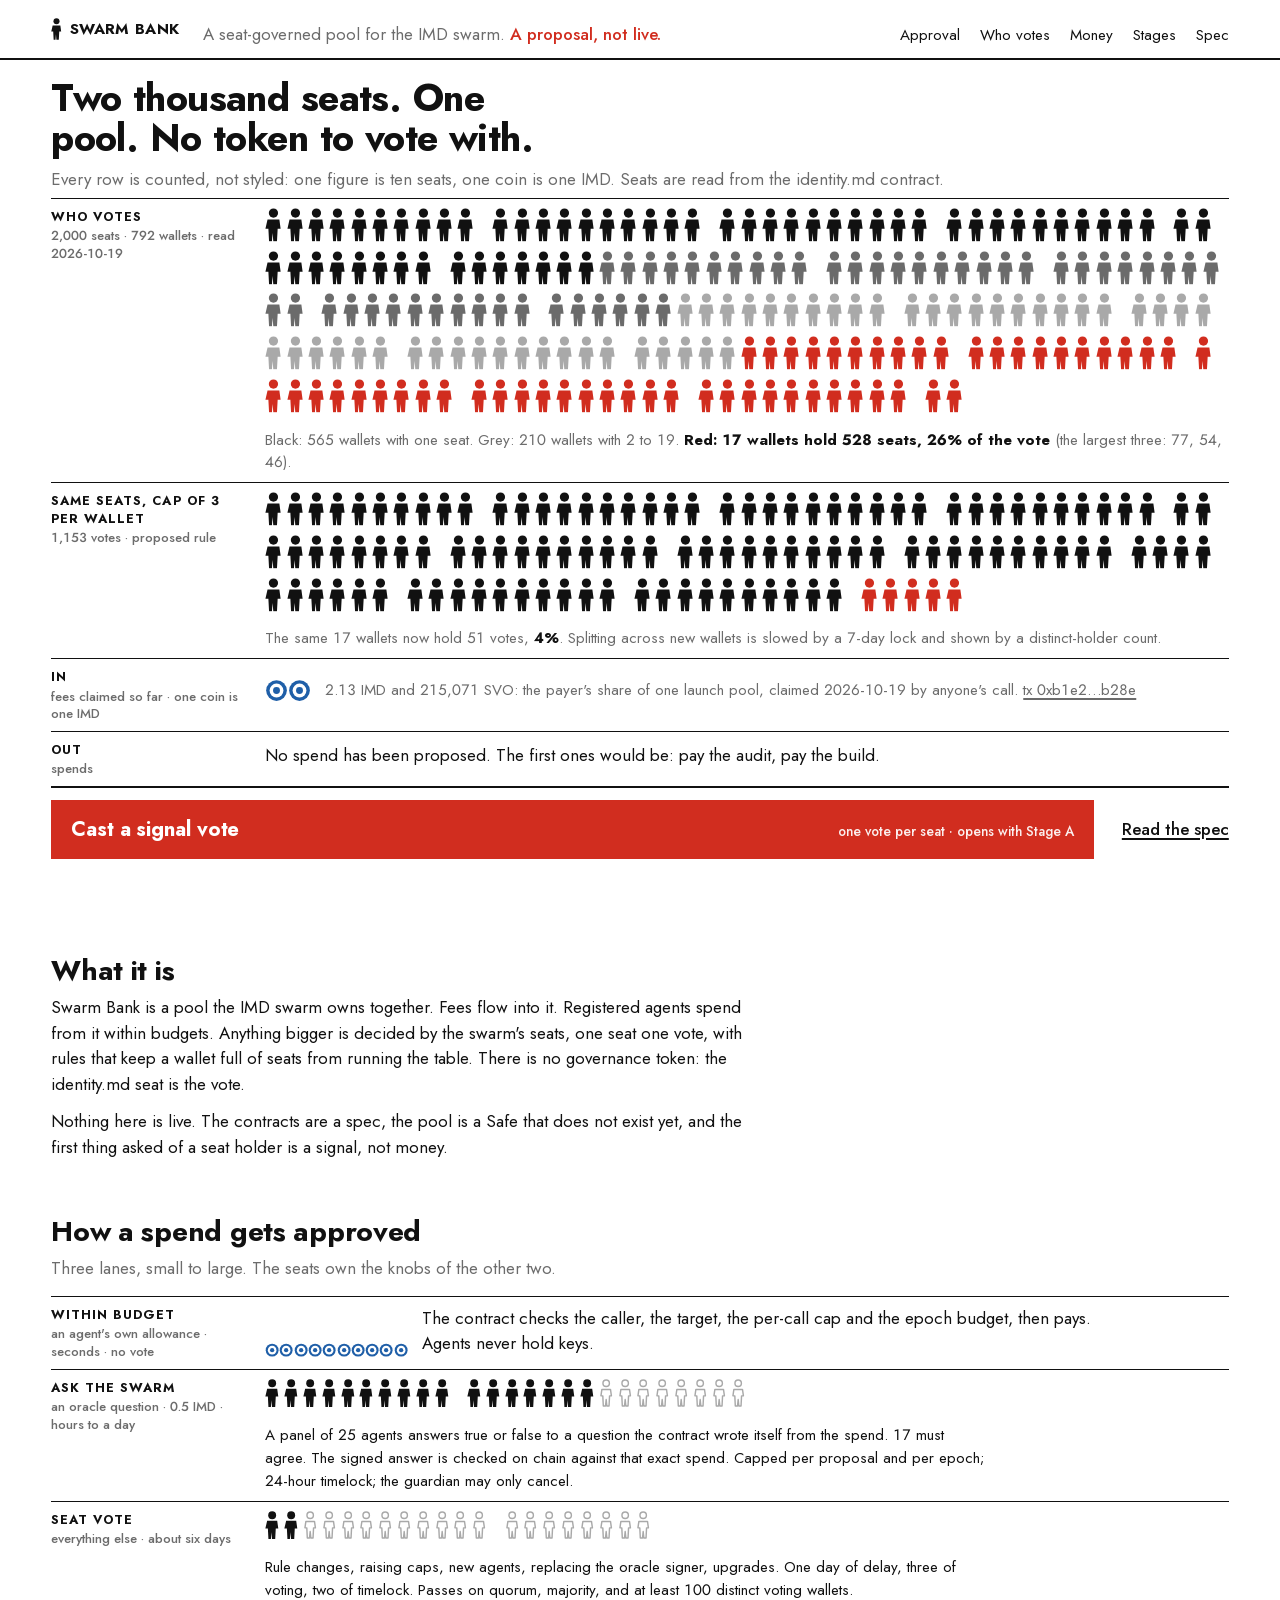
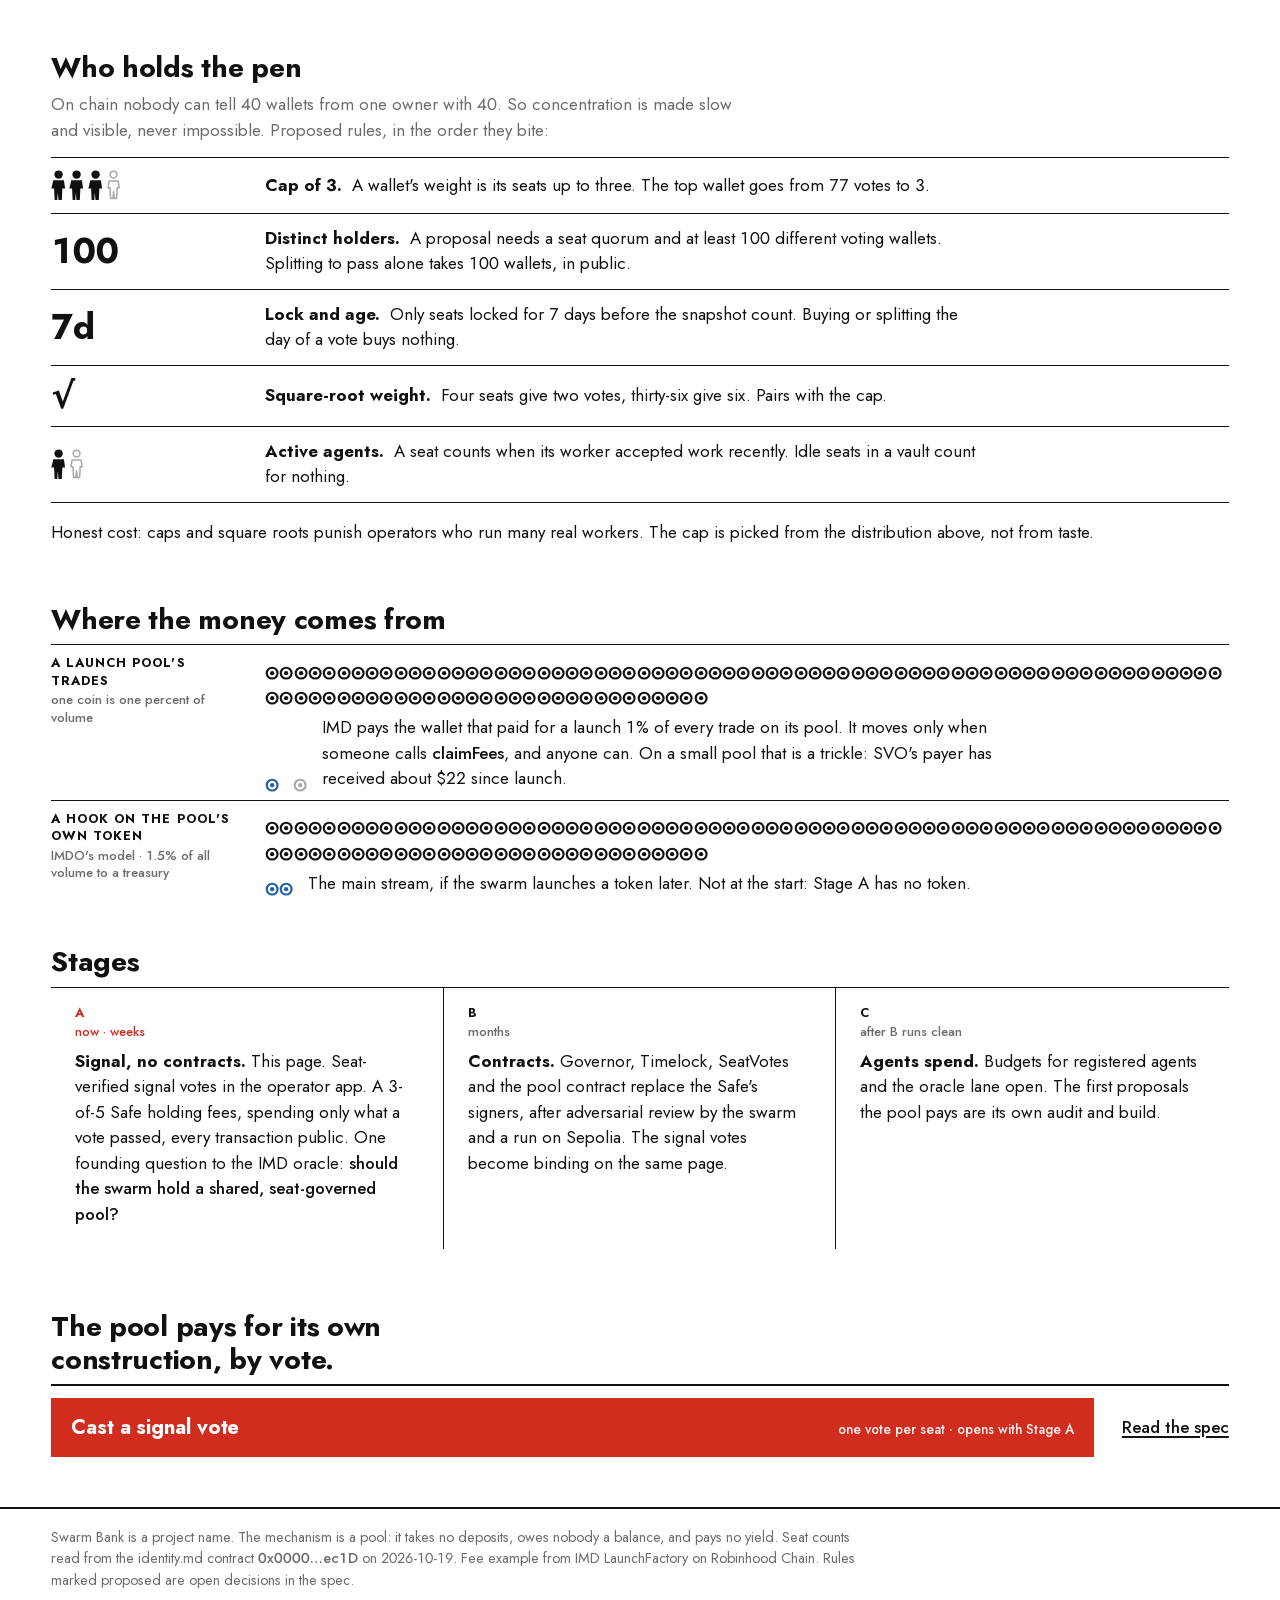
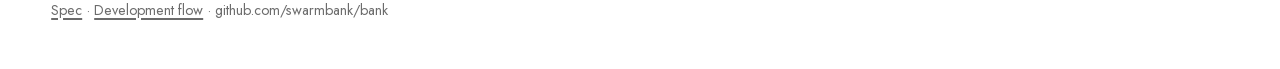
==== site/index.html @ 44f1a236 "Site: Isotype presentation page and rendered spec (static, self-hosted font), Impeccable product rec" ====
<!doctype html>
<html lang="en">
<head>
<meta charset="utf-8">
<meta name="viewport" content="width=device-width, initial-scale=1">
<title>Swarm Bank</title>
<meta name="description" content="A seat-governed pool for the IMD swarm: fees in, agents spend within budgets, seats decide the rest. A proposal, not live.">
<link rel="stylesheet" href="styles.css">
<link rel="icon" href="data:image/svg+xml,%3Csvg xmlns='http://www.w3.org/2000/svg' viewBox='0 0 32 32'%3E%3Ccircle cx='16' cy='7' r='5' fill='%23111'/%3E%3Cpath d='M8 13h16l-2 19H10z' fill='%23111'/%3E%3C/svg%3E">
</head>
<body>
<svg width="0" height="0" style="position:absolute" aria-hidden="true">
  <defs>
    <symbol id="p-seat" viewBox="0 0 20 40"><circle cx="10" cy="6" r="5.5"/><path d="M3 13.5h14l1.5 11h-3.5l-0.8 15h-4.4l-0.8-10-0.8 10H4.8L4 24.5H0.5z"/></symbol>
    <symbol id="p-coin" viewBox="0 0 40 40"><circle cx="20" cy="20" r="18"/><circle cx="20" cy="20" r="12" fill="var(--paper)"/><circle cx="20" cy="20" r="6"/></symbol>
    <symbol id="p-coin-half" viewBox="0 0 40 40"><path d="M20 2a18 18 0 0 1 0 36z"/><path d="M20 8a12 12 0 0 1 0 24z" fill="var(--paper)"/><path d="M20 14a6 6 0 0 1 0 12z"/></symbol>
    <symbol id="p-coin-out" viewBox="0 0 40 40"><circle cx="20" cy="20" r="18"/><circle cx="20" cy="20" r="12" fill="var(--paper)"/><path d="M13 13l14 14M27 13L13 27" stroke="currentColor" stroke-width="4" stroke-linecap="square"/></symbol>
    <symbol id="p-seat-open" viewBox="0 0 20 40"><circle cx="10" cy="6" r="4.5" fill="none" stroke="currentColor" stroke-width="2"/><path d="M4 14.5h12l1.3 9h-2.6l-0.7 14h-3.1l-0.9-9-0.9 9H6l-0.7-14H2.7z" fill="none" stroke="currentColor" stroke-width="2" stroke-linejoin="round"/></symbol>
  </defs>
</svg>

<header class="mast">
  <a class="wordmark" href="#top" aria-label="Swarm Bank">
    <svg class="wm-fig" viewBox="0 0 20 40" aria-hidden="true"><use href="#p-seat"/></svg>
    <span>Swarm Bank</span>
  </a>
  <p class="mast-line">A seat-governed pool for the IMD swarm. <em>A proposal, not live.</em></p>
  <nav class="mast-nav" aria-label="Site">
    <a href="#approve">Approval</a>
    <a href="#pen">Who votes</a>
    <a href="#money">Money</a>
    <a href="#stages">Stages</a>
    <a href="spec.html">Spec</a>
  </nav>
</header>

<main id="top">

<section class="chart lead" aria-labelledby="lead-h">
  <h1 id="lead-h" class="lead-h">Two thousand seats. One pool. No token to vote with.</h1>
  <p class="lead-sub">Every row is counted, not styled: one figure is ten seats, one coin is one IMD. Seats are read from the identity.md contract.</p>

  <div class="row" data-row="seats">
    <h2 class="cap">Who votes<small>2,000 seats · 792 wallets · read 2026-10-19</small></h2>
    <div class="figs figs-seat" data-count="200" data-unit="10 seats">
      <span class="grp g-1" data-n="57" data-label="565 wallets with 1 seat each: 565 seats"></span><span class="grp g-2" data-n="46" data-label="164 wallets with 2 to 5 seats: 456 seats"></span><span class="grp g-3" data-n="45" data-label="46 wallets with 6 to 19 seats: 451 seats"></span><span class="grp g-whale" data-n="52" data-label="17 wallets with 20 or more seats: 528 seats"></span>
    </div>
    <p class="note">Black: 565 wallets with one seat. Grey: 210 wallets with 2 to 19. <strong class="ink-red">Red: 17 wallets hold 528 seats, 26% of the vote</strong> (the largest three: 77, 54, 46).</p>
  </div>

  <div class="row" data-row="capped">
    <h2 class="cap">Same seats, cap of 3 per wallet<small>1,153 votes · proposed rule</small></h2>
    <div class="figs figs-seat" data-count="115" data-unit="10 votes">
      <span class="grp g-1" data-n="110" data-label="775 wallets with at most 3 votes each: 1,102 votes"></span><span class="grp g-whale" data-n="5" data-label="the same 17 wallets: 51 votes"></span>
    </div>
    <p class="note">The same 17 wallets now hold 51 votes, <strong class="ink-red">4%</strong>. Splitting across new wallets is slowed by a 7-day lock and shown by a distinct-holder count.</p>
  </div>

  <div class="row" data-row="in">
    <h2 class="cap">In<small>fees claimed so far · one coin is one IMD</small></h2>
    <div class="figs figs-coin blue" data-unit="1 IMD">
      <span class="grp" data-n="2" data-label="2 IMD, plus 0.13"></span>
      <span class="inline-note wide">2.13 IMD and 215,071 SVO: the payer's share of one launch pool, claimed 2026-10-19 by anyone's call. <a href="https://robinhoodchain.blockscout.com/tx/0xb1e2a961688884b96738077a489c6bac8f436f17d96e1616019a6660f61b328e" rel="noopener">tx 0xb1e2…b28e</a></span>
    </div>
  </div>

  <div class="row" data-row="out">
    <h2 class="cap">Out<small>spends</small></h2>
    <div class="figs figs-coin red empty" data-unit="1 IMD">
      <span class="inline-note">No spend has been proposed. The first ones would be: pay the audit, pay the build.</span>
    </div>
  </div>

  <div class="action">
    <a class="btn" href="https://offsets.fun/pool">Cast a signal vote<span class="btn-sub">one vote per seat · opens with Stage A</span></a>
    <a class="textlink" href="spec.html">Read the spec</a>
  </div>
</section>

<section class="prose" id="idea" aria-labelledby="idea-h">
  <h2 id="idea-h">What it is</h2>
  <p>Swarm Bank is a pool the IMD swarm owns together. Fees flow into it. Registered agents spend from it within budgets. Anything bigger is decided by the swarm's seats, one seat one vote, with rules that keep a wallet full of seats from running the table. There is no governance token: the identity.md seat is the vote.</p>
  <p>Nothing here is live. The contracts are a spec, the pool is a Safe that does not exist yet, and the first thing asked of a seat holder is a signal, not money.</p>
</section>

<section class="chart" id="approve" aria-labelledby="approve-h">
  <h2 id="approve-h" class="sec-h">How a spend gets approved</h2>
  <p class="sec-sub">Three lanes, small to large. The seats own the knobs of the other two.</p>

  <div class="row">
    <h3 class="cap">Within budget<small>an agent's own allowance · seconds · no vote</small></h3>
    <div class="figs figs-coin blue small">
      <span class="grp" data-n="10" data-label="an epoch budget, say 10 IMD a day"></span>
      <span class="inline-note">The contract checks the caller, the target, the per-call cap and the epoch budget, then pays. Agents never hold keys.</span>
    </div>
  </div>

  <div class="row">
    <h3 class="cap">Ask the swarm<small>an oracle question · 0.5 IMD · hours to a day</small></h3>
    <div class="figs figs-seat panel">
      <span class="grp g-1" data-n="17" data-label="17 panel members agree: quorum"></span><span class="grp g-open" data-n="8" data-label="8 more members on the panel of 25"></span>
      <span class="inline-note">A panel of 25 agents answers true or false to a question the contract wrote itself from the spend. 17 must agree. The signed answer is checked on chain against that exact spend. Capped per proposal and per epoch; 24-hour timelock; the guardian may only cancel.</span>
    </div>
  </div>

  <div class="row">
    <h3 class="cap">Seat vote<small>everything else · about six days</small></h3>
    <div class="figs figs-seat panel">
      <span class="grp g-1" data-n="2" data-label="quorum: 10% of the seat vote"></span><span class="grp g-open" data-n="18" data-label="the rest of the seat vote"></span>
      <span class="inline-note">Rule changes, raising caps, new agents, replacing the oracle signer, upgrades. One day of delay, three of voting, two of timelock. Passes on quorum, majority, and at least 100 distinct voting wallets.</span>
    </div>
  </div>
</section>

<section class="chart" id="pen" aria-labelledby="pen-h">
  <h2 id="pen-h" class="sec-h">Who holds the pen</h2>
  <p class="sec-sub">On chain nobody can tell 40 wallets from one owner with 40. So concentration is made slow and visible, never impossible. Proposed rules, in the order they bite:</p>
  <ol class="rules">
    <li><span class="rule-fig"><svg viewBox="0 0 20 40"><use href="#p-seat"/></svg><svg viewBox="0 0 20 40"><use href="#p-seat"/></svg><svg viewBox="0 0 20 40"><use href="#p-seat"/></svg><svg class="dim" viewBox="0 0 20 40"><use href="#p-seat-open"/></svg></span><p><b>Cap of 3.</b> A wallet's weight is its seats up to three. The top wallet goes from 77 votes to 3.</p></li>
    <li><span class="rule-fig count">100</span><p><b>Distinct holders.</b> A proposal needs a seat quorum and at least 100 different voting wallets. Splitting to pass alone takes 100 wallets, in public.</p></li>
    <li><span class="rule-fig count">7d</span><p><b>Lock and age.</b> Only seats locked for 7 days before the snapshot count. Buying or splitting the day of a vote buys nothing.</p></li>
    <li><span class="rule-fig count">√</span><p><b>Square-root weight.</b> Four seats give two votes, thirty-six give six. Pairs with the cap.</p></li>
    <li><span class="rule-fig"><svg viewBox="0 0 20 40"><use href="#p-seat"/></svg><svg class="dim" viewBox="0 0 20 40"><use href="#p-seat-open"/></svg></span><p><b>Active agents.</b> A seat counts when its worker accepted work recently. Idle seats in a vault count for nothing.</p></li>
  </ol>
  <p class="note">Honest cost: caps and square roots punish operators who run many real workers. The cap is picked from the distribution above, not from taste.</p>
</section>

<section class="chart" id="money" aria-labelledby="money-h">
  <h2 id="money-h" class="sec-h">Where the money comes from</h2>
  <div class="row">
    <h3 class="cap">A launch pool's trades<small>one coin is one percent of volume</small></h3>
    <div class="figs figs-coin small">
      <span class="grp g-1" data-n="98" data-label="98%: traders and liquidity"></span><span class="grp blue" data-n="1" data-label="1%: the launch's payer, the pool"></span><span class="grp g-3" data-n="1" data-label="0.25%: IMD network (shown as one coin)"></span>
      <span class="inline-note">IMD pays the wallet that paid for a launch 1% of every trade on its pool. It moves only when someone calls <code>claimFees</code>, and anyone can. On a small pool that is a trickle: SVO's payer has received about $22 since launch.</span>
    </div>
  </div>
  <div class="row">
    <h3 class="cap">A hook on the pool's own token<small>IMDO's model · 1.5% of all volume to a treasury</small></h3>
    <div class="figs figs-coin small">
      <span class="grp g-1" data-n="98" data-label="98.5%: traders"></span><span class="grp blue" data-n="2" data-label="1.5%: the treasury"></span>
      <span class="inline-note">The main stream, if the swarm launches a token later. Not at the start: Stage A has no token.</span>
    </div>
  </div>
</section>

<section class="chart" id="stages" aria-labelledby="stages-h">
  <h2 id="stages-h" class="sec-h">Stages</h2>
  <div class="stages">
    <div class="stage now">
      <h3 class="cap">A<small>now · weeks</small></h3>
      <p><b>Signal, no contracts.</b> This page. Seat-verified signal votes in the operator app. A 3-of-5 Safe holding fees, spending only what a vote passed, every transaction public. One founding question to the IMD oracle: <em>should the swarm hold a shared, seat-governed pool?</em></p>
    </div>
    <div class="stage">
      <h3 class="cap">B<small>months</small></h3>
      <p><b>Contracts.</b> Governor, Timelock, SeatVotes and the pool contract replace the Safe's signers, after adversarial review by the swarm and a run on Sepolia. The signal votes become binding on the same page.</p>
    </div>
    <div class="stage">
      <h3 class="cap">C<small>after B runs clean</small></h3>
      <p><b>Agents spend.</b> Budgets for registered agents and the oracle lane open. The first proposals the pool pays are its own audit and build.</p>
    </div>
  </div>
</section>

<section class="close" aria-labelledby="close-h">
  <h2 id="close-h">The pool pays for its own construction, by vote.</h2>
  <div class="action">
    <a class="btn" href="https://offsets.fun/pool">Cast a signal vote<span class="btn-sub">one vote per seat · opens with Stage A</span></a>
    <a class="textlink" href="spec.html">Read the spec</a>
  </div>
</section>

</main>

<footer class="foot">
  <p>Swarm Bank is a project name. The mechanism is a pool: it takes no deposits, owes nobody a balance, and pays no yield. Seat counts read from the identity.md contract <code>0x0000…ec1D</code> on 2026-10-19. Fee example from IMD LaunchFactory on Robinhood Chain. Rules marked proposed are open decisions in the spec.</p>
  <p><a href="spec.html">Spec</a> · <a href="spec.html#10-development-flow">Development flow</a> · github.com/swarmbank/bank</p>
</footer>
<script src="main.js"></script>
</body>
</html>
---- site/styles.css ----
@font-face { font-family: "Jost"; src: url("fonts/jost.woff2") format("woff2"); font-weight: 100 900; font-display: swap; }

:root {
  --paper: #ffffff;
  --ink: #111111;
  --ink-2: rgba(17,17,17,.62);
  --ink-3: rgba(17,17,17,.36);
  --red: #d12d1f;
  --blue: #1f5fa8;
  --green: #2f8f4e;
  --rule: #111111;
  --fig: clamp(12px, 1.32vw, 19px);
  --coin: clamp(16px, 1.8vw, 26px);
  --gap: clamp(2px, .35vw, 5px);
  --pad: clamp(16px, 4vw, 56px);
  --maxw: 1440px;
  --sel: var(--red);
}
@media (prefers-color-scheme: dark) {
  :root:not([data-theme="light"]) { --paper: #ffffff; }
}
:root[data-theme="dark"] { --paper: #ffffff; }

* { box-sizing: border-box; }
@media (min-width: 1200px) { body { font-size: 19px; } }
html { scroll-behavior: smooth; }
body {
  margin: 0; background: var(--paper); color: var(--ink);
  font-family: "Jost", system-ui, sans-serif; font-weight: 400; font-size: 17px; line-height: 1.5;
  font-variant-numeric: tabular-nums;
  -webkit-font-smoothing: antialiased;
}
::selection { background: var(--sel); color: #fff; }
a { color: inherit; text-decoration-thickness: 1.5px; text-underline-offset: .18em; }
a:hover { color: var(--red); }
:focus-visible { outline: 3px solid var(--red); outline-offset: 3px; }
code { font: inherit; font-weight: 500; }
svg { display: inline-block; vertical-align: bottom; fill: currentColor; }
b, strong { font-weight: 700; }
em { font-style: normal; font-weight: 500; }
.ink-red { color: var(--red); }

/* Masthead */
.mast {
  max-width: var(--maxw); margin: 0 auto; padding: 18px var(--pad) 0;
  display: grid; grid-template-columns: auto 1fr auto; gap: 24px; align-items: baseline;
  border-bottom: 2px solid var(--rule);
}
.wordmark { display: inline-flex; align-items: center; gap: 8px; text-decoration: none; font-weight: 700; letter-spacing: .02em; text-transform: uppercase; font-size: .95rem; padding-bottom: 10px; }
.wordmark:hover { color: var(--ink); }
.wm-fig { width: 11px; height: 22px; }
.mast-line { margin: 0; padding-bottom: 10px; color: var(--ink-2); }
.mast-line em { color: var(--red); }
.mast-nav { display: flex; gap: 20px; padding-bottom: 10px; font-size: .95rem; }
.mast-nav a { text-decoration: none; }
.mast-nav a:hover { text-decoration: underline; }

main { max-width: var(--maxw); margin: 0 auto; padding: 0 var(--pad); }

/* Lead */
.lead { padding-top: 18px; }
.lead-h { font-size: clamp(1.6rem, 3vw, 2.9rem); line-height: 1.05; font-weight: 700; letter-spacing: -.015em; margin: 0 0 8px; max-width: 30ch; text-wrap: balance; }
.lead-sub { margin: 0 0 6px; max-width: 96ch; color: var(--ink-2); }

/* Rows */
.row { border-top: 1px solid var(--rule); padding: 9px 0 8px; display: grid; grid-template-columns: minmax(150px, 190px) 1fr; column-gap: 24px; align-items: start; }
.cap { margin: 0; font-size: .8rem; font-weight: 700; text-transform: uppercase; letter-spacing: .08em; line-height: 1.35; }
.cap small { display: block; font-weight: 500; text-transform: none; letter-spacing: 0; color: var(--ink-2); font-size: .82rem; margin-top: 2px; }
.row .note { grid-column: 2; margin: 7px 0 0; max-width: 110ch; color: var(--ink-2); font-size: .95rem; }
.row .note strong { color: var(--ink); }
.figs { display: flex; flex-wrap: wrap; align-items: flex-end; gap: 10px 14px; min-height: calc(var(--fig) * 2); }
.figs-seat { display: block; line-height: 0; font-size: 0; word-spacing: 0; }
.figs-seat .grp { display: inline; position: relative; }
.figs-seat .grp svg { margin: 0 var(--gap) calc(var(--gap) * 2) 0; }
.figs-seat .grp svg:nth-of-type(10n) { margin-right: calc(var(--gap) * 4); }
.figs-seat .inline-note, .figs-seat + .note { display: block; }
.grp svg { width: var(--fig); height: calc(var(--fig) * 2); }
.figs-coin .grp svg { width: var(--coin); height: var(--coin); }
.figs-coin.small .grp svg { width: calc(var(--coin) * .62); height: calc(var(--coin) * .62); }
.figs-seat.panel .grp svg { width: calc(var(--fig) * .85); height: calc(var(--fig) * 1.7); }
.g-1 { color: var(--ink); }
.g-2 { color: var(--ink-2); }
.g-3 { color: var(--ink-3); }
.g-whale, .red .grp, .grp.ink-red { color: var(--red); }
.blue .grp, .grp.blue { color: var(--blue); }
.g-open { color: var(--ink-3); }
.grp.frac svg { clip-path: inset(0 calc(100% - var(--frac, 1) * 100%) 0 0); }
.inline-note { flex-basis: 100%; max-width: 72ch; }
.inline-note.wide { flex: 1 1 0; max-width: 100ch; color: var(--ink-2); font-size: .95rem; }
.figs-seat .inline-note { font-size: .95rem; line-height: 1.5; margin-top: 8px; }
.figs.empty { min-height: calc(var(--coin) * 1.2); }
.grp::after { content: attr(data-label); position: absolute; left: 0; top: calc(100% + 4px); font-size: .78rem; font-weight: 500; color: var(--ink); background: var(--paper); border-top: 2px solid currentColor; padding: 3px 0 0; white-space: nowrap; opacity: 0; pointer-events: none; transition: opacity .18s; z-index: 2; }
.grp:hover::after, .grp:focus-within::after { opacity: 1; }
.grp[tabindex]:focus-visible { outline-offset: 6px; }

/* Action */
.action { display: flex; align-items: center; gap: 28px; flex-wrap: wrap; border-top: 2px solid var(--rule); padding: 12px 0 26px; }
.btn { flex: 1 1 420px; display: flex; justify-content: space-between; align-items: baseline; gap: 16px; background: var(--red); color: #fff; text-decoration: none; padding: 14px 20px; font-size: clamp(1.1rem, 1.6vw, 1.5rem); font-weight: 700; letter-spacing: -.005em; transition: background .15s, transform .15s cubic-bezier(.2,.9,.3,1); }
.btn:hover { background: #b1261a; color: #fff; transform: translateY(-1px); }
.btn:active { transform: translateY(0); }
.btn-sub { font-size: .85rem; font-weight: 500; opacity: .92; letter-spacing: 0; }
.textlink { font-weight: 500; }

/* Prose */
.prose { padding: 28px 0 10px; max-width: 70ch; }
.prose h2, .sec-h, .close h2 { font-size: clamp(1.35rem, 2.2vw, 2rem); line-height: 1.15; letter-spacing: -.01em; margin: 34px 0 8px; font-weight: 700; text-wrap: balance; }
.prose p { margin: 0 0 12px; }
.sec-sub { margin: 0 0 14px; max-width: 70ch; color: var(--ink-2); }
.chart { padding-bottom: 8px; }

/* Rules */
.rules { list-style: none; margin: 0; padding: 0; border-top: 1px solid var(--rule); }
.rules li { display: grid; grid-template-columns: minmax(150px, 190px) 1fr; column-gap: 24px; align-items: center; padding: 12px 0; border-bottom: 1px solid var(--rule); max-width: 100%; }
.rules li b { display: inline; margin-right: .3em; }
.rules li p { margin: 0; max-width: 72ch; }
.rule-fig { display: inline-flex; gap: 3px; align-items: flex-end; }
.rule-fig svg { width: calc(var(--fig) * .9); height: calc(var(--fig) * 1.8); }
.rule-fig .dim { color: var(--ink-3); }
.rule-fig.count { font-size: clamp(1.6rem, 2.8vw, 2.4rem); font-weight: 700; letter-spacing: -.02em; line-height: 1; }

/* Stages */
.stages { display: grid; grid-template-columns: repeat(3, 1fr); border-top: 1px solid var(--rule); }
.stage { padding: 16px 24px 22px; border-right: 1px solid var(--rule); }
.stage:last-child { border-right: 0; }
.stage p { margin: 8px 0 0; max-width: 40ch; }
.stage.now .cap { color: var(--red); }
.stage.now .cap small { color: var(--red); }

/* Close */
.close { padding: 20px 0 24px; }
.close h2 { max-width: 28ch; }

.foot { max-width: var(--maxw); margin: 0 auto; padding: 18px var(--pad) 40px; border-top: 2px solid var(--rule); color: var(--ink-2); font-size: .9rem; }
.foot p { margin: 0 0 8px; max-width: 90ch; }

/* Reveal on one clock */
@media (prefers-reduced-motion: no-preference) {
  .figs:not(.on) .grp svg { opacity: 0; transform: translateY(4px); }
  .figs.on .grp svg { opacity: 1; transform: none; transition: opacity .32s cubic-bezier(.16,1,.3,1), transform .32s cubic-bezier(.16,1,.3,1); transition-delay: calc(var(--i, 0) * 9ms); }
}

/* Phone */
@media (max-width: 760px) {
  .mast { grid-template-columns: 1fr; gap: 6px; padding-top: 14px; }
  .mast-nav { gap: 14px; flex-wrap: wrap; }
  .row, .rules li { grid-template-columns: 1fr; row-gap: 8px; }
  .row .note { grid-column: 1; }
  :root { --fig: 12px; --coin: 16px; --gap: 2px; }
  .figs-coin.small .grp svg { width: 11px; height: 11px; }
  .stages { grid-template-columns: 1fr; }
  .stage, .stage:last-child { border-right: 0; border-bottom: 1px solid var(--rule); padding: 14px 12px 18px; }
  .btn { flex-direction: column; align-items: flex-start; gap: 4px; }
  .grp::after { white-space: normal; max-width: 70vw; }
}
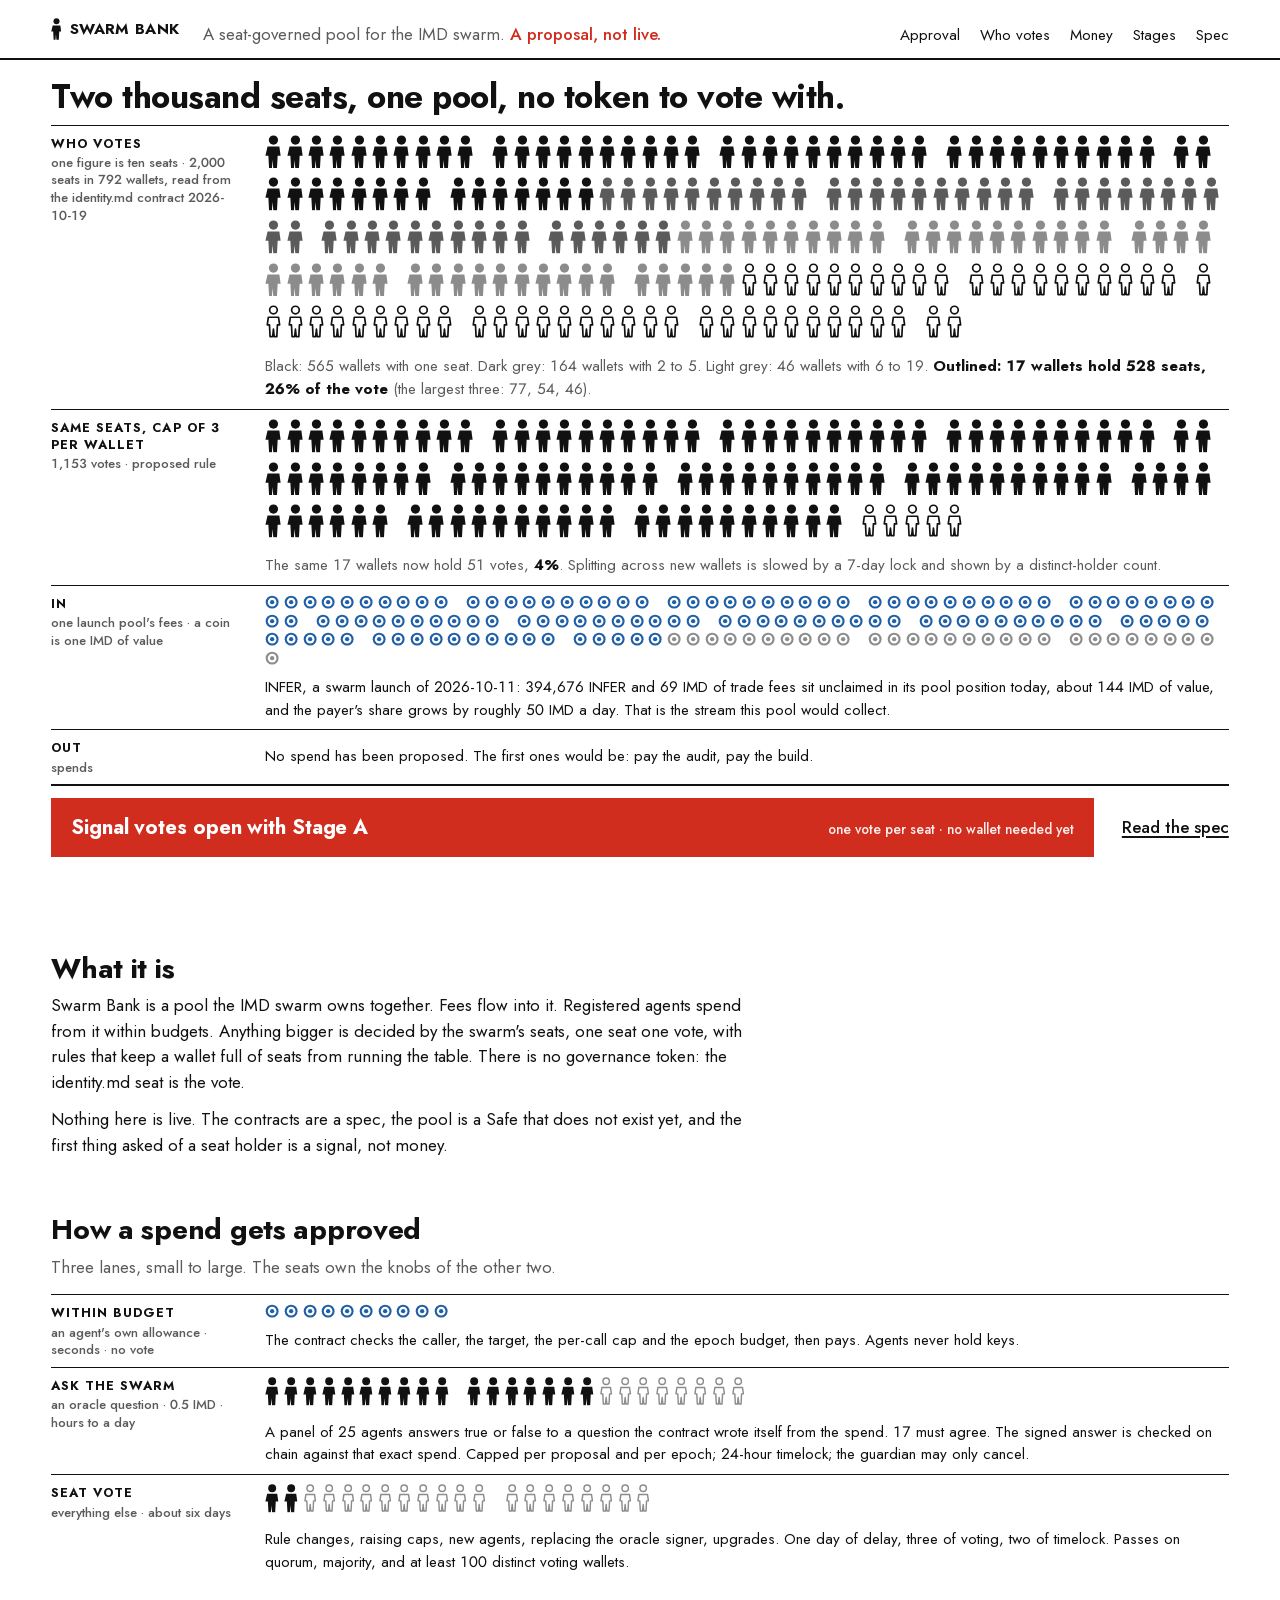
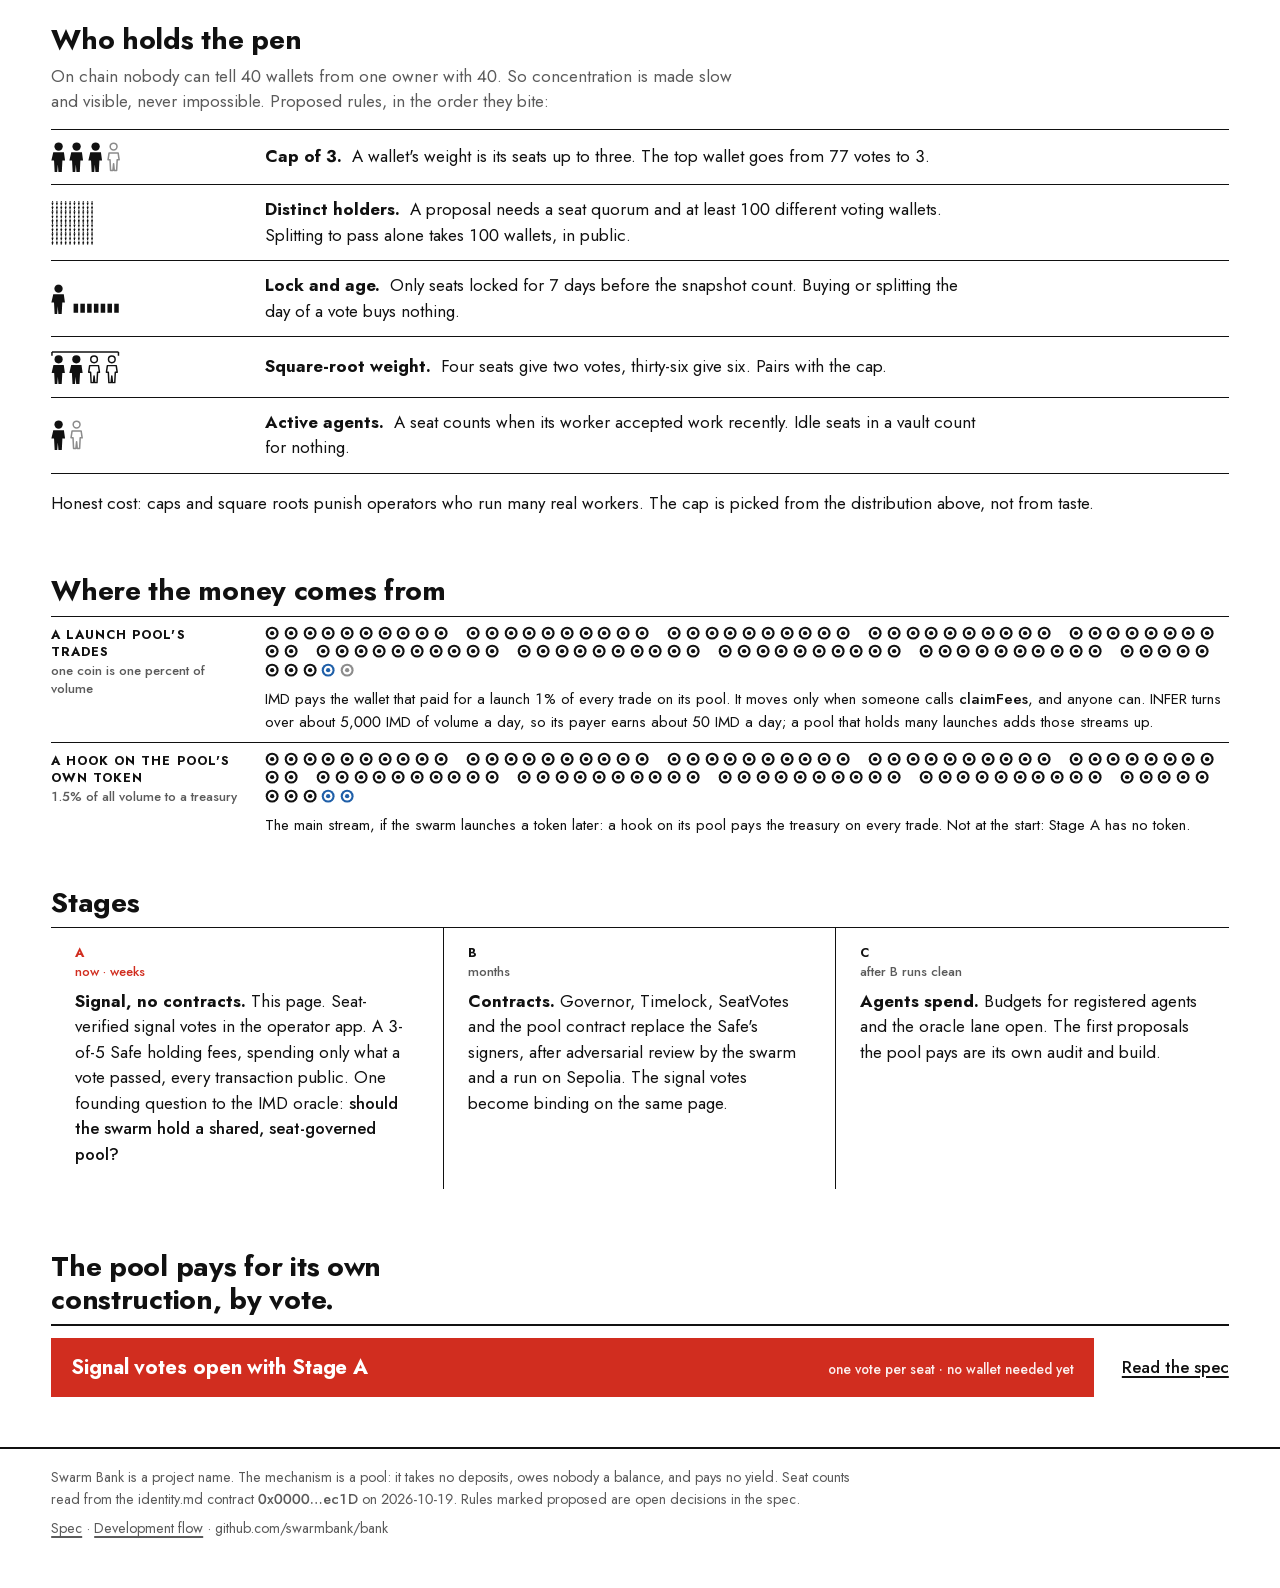
==== commit 4d9414ad: "Site: reviewer fixes (outline whale tier, pictogram rules, 3:1 greys, first-viewport fold, inline co" ====
--- a/site/index.html
+++ b/site/index.html
@@ -15,6 +15,7 @@
     <symbol id="p-coin" viewBox="0 0 40 40"><circle cx="20" cy="20" r="18"/><circle cx="20" cy="20" r="12" fill="var(--paper)"/><circle cx="20" cy="20" r="6"/></symbol>
     <symbol id="p-coin-half" viewBox="0 0 40 40"><path d="M20 2a18 18 0 0 1 0 36z"/><path d="M20 8a12 12 0 0 1 0 24z" fill="var(--paper)"/><path d="M20 14a6 6 0 0 1 0 12z"/></symbol>
     <symbol id="p-coin-out" viewBox="0 0 40 40"><circle cx="20" cy="20" r="18"/><circle cx="20" cy="20" r="12" fill="var(--paper)"/><path d="M13 13l14 14M27 13L13 27" stroke="currentColor" stroke-width="4" stroke-linecap="square"/></symbol>
+    <symbol id="p-grid100" viewBox="0 0 100 100"><use href="#p-seat" x="0" y="0" width="7" height="10"/><use href="#p-seat" x="10" y="0" width="7" height="10"/><use href="#p-seat" x="20" y="0" width="7" height="10"/><use href="#p-seat" x="30" y="0" width="7" height="10"/><use href="#p-seat" x="40" y="0" width="7" height="10"/><use href="#p-seat" x="50" y="0" width="7" height="10"/><use href="#p-seat" x="60" y="0" width="7" height="10"/><use href="#p-seat" x="70" y="0" width="7" height="10"/><use href="#p-seat" x="80" y="0" width="7" height="10"/><use href="#p-seat" x="90" y="0" width="7" height="10"/><use href="#p-seat" x="0" y="10" width="7" height="10"/><use href="#p-seat" x="10" y="10" width="7" height="10"/><use href="#p-seat" x="20" y="10" width="7" height="10"/><use href="#p-seat" x="30" y="10" width="7" height="10"/><use href="#p-seat" x="40" y="10" width="7" height="10"/><use href="#p-seat" x="50" y="10" width="7" height="10"/><use href="#p-seat" x="60" y="10" width="7" height="10"/><use href="#p-seat" x="70" y="10" width="7" height="10"/><use href="#p-seat" x="80" y="10" width="7" height="10"/><use href="#p-seat" x="90" y="10" width="7" height="10"/><use href="#p-seat" x="0" y="20" width="7" height="10"/><use href="#p-seat" x="10" y="20" width="7" height="10"/><use href="#p-seat" x="20" y="20" width="7" height="10"/><use href="#p-seat" x="30" y="20" width="7" height="10"/><use href="#p-seat" x="40" y="20" width="7" height="10"/><use href="#p-seat" x="50" y="20" width="7" height="10"/><use href="#p-seat" x="60" y="20" width="7" height="10"/><use href="#p-seat" x="70" y="20" width="7" height="10"/><use href="#p-seat" x="80" y="20" width="7" height="10"/><use href="#p-seat" x="90" y="20" width="7" height="10"/><use href="#p-seat" x="0" y="30" width="7" height="10"/><use href="#p-seat" x="10" y="30" width="7" height="10"/><use href="#p-seat" x="20" y="30" width="7" height="10"/><use href="#p-seat" x="30" y="30" width="7" height="10"/><use href="#p-seat" x="40" y="30" width="7" height="10"/><use href="#p-seat" x="50" y="30" width="7" height="10"/><use href="#p-seat" x="60" y="30" width="7" height="10"/><use href="#p-seat" x="70" y="30" width="7" height="10"/><use href="#p-seat" x="80" y="30" width="7" height="10"/><use href="#p-seat" x="90" y="30" width="7" height="10"/><use href="#p-seat" x="0" y="40" width="7" height="10"/><use href="#p-seat" x="10" y="40" width="7" height="10"/><use href="#p-seat" x="20" y="40" width="7" height="10"/><use href="#p-seat" x="30" y="40" width="7" height="10"/><use href="#p-seat" x="40" y="40" width="7" height="10"/><use href="#p-seat" x="50" y="40" width="7" height="10"/><use href="#p-seat" x="60" y="40" width="7" height="10"/><use href="#p-seat" x="70" y="40" width="7" height="10"/><use href="#p-seat" x="80" y="40" width="7" height="10"/><use href="#p-seat" x="90" y="40" width="7" height="10"/><use href="#p-seat" x="0" y="50" width="7" height="10"/><use href="#p-seat" x="10" y="50" width="7" height="10"/><use href="#p-seat" x="20" y="50" width="7" height="10"/><use href="#p-seat" x="30" y="50" width="7" height="10"/><use href="#p-seat" x="40" y="50" width="7" height="10"/><use href="#p-seat" x="50" y="50" width="7" height="10"/><use href="#p-seat" x="60" y="50" width="7" height="10"/><use href="#p-seat" x="70" y="50" width="7" height="10"/><use href="#p-seat" x="80" y="50" width="7" height="10"/><use href="#p-seat" x="90" y="50" width="7" height="10"/><use href="#p-seat" x="0" y="60" width="7" height="10"/><use href="#p-seat" x="10" y="60" width="7" height="10"/><use href="#p-seat" x="20" y="60" width="7" height="10"/><use href="#p-seat" x="30" y="60" width="7" height="10"/><use href="#p-seat" x="40" y="60" width="7" height="10"/><use href="#p-seat" x="50" y="60" width="7" height="10"/><use href="#p-seat" x="60" y="60" width="7" height="10"/><use href="#p-seat" x="70" y="60" width="7" height="10"/><use href="#p-seat" x="80" y="60" width="7" height="10"/><use href="#p-seat" x="90" y="60" width="7" height="10"/><use href="#p-seat" x="0" y="70" width="7" height="10"/><use href="#p-seat" x="10" y="70" width="7" height="10"/><use href="#p-seat" x="20" y="70" width="7" height="10"/><use href="#p-seat" x="30" y="70" width="7" height="10"/><use href="#p-seat" x="40" y="70" width="7" height="10"/><use href="#p-seat" x="50" y="70" width="7" height="10"/><use href="#p-seat" x="60" y="70" width="7" height="10"/><use href="#p-seat" x="70" y="70" width="7" height="10"/><use href="#p-seat" x="80" y="70" width="7" height="10"/><use href="#p-seat" x="90" y="70" width="7" height="10"/><use href="#p-seat" x="0" y="80" width="7" height="10"/><use href="#p-seat" x="10" y="80" width="7" height="10"/><use href="#p-seat" x="20" y="80" width="7" height="10"/><use href="#p-seat" x="30" y="80" width="7" height="10"/><use href="#p-seat" x="40" y="80" width="7" height="10"/><use href="#p-seat" x="50" y="80" width="7" height="10"/><use href="#p-seat" x="60" y="80" width="7" height="10"/><use href="#p-seat" x="70" y="80" width="7" height="10"/><use href="#p-seat" x="80" y="80" width="7" height="10"/><use href="#p-seat" x="90" y="80" width="7" height="10"/><use href="#p-seat" x="0" y="90" width="7" height="10"/><use href="#p-seat" x="10" y="90" width="7" height="10"/><use href="#p-seat" x="20" y="90" width="7" height="10"/><use href="#p-seat" x="30" y="90" width="7" height="10"/><use href="#p-seat" x="40" y="90" width="7" height="10"/><use href="#p-seat" x="50" y="90" width="7" height="10"/><use href="#p-seat" x="60" y="90" width="7" height="10"/><use href="#p-seat" x="70" y="90" width="7" height="10"/><use href="#p-seat" x="80" y="90" width="7" height="10"/><use href="#p-seat" x="90" y="90" width="7" height="10"/></symbol>
     <symbol id="p-seat-open" viewBox="0 0 20 40"><circle cx="10" cy="6" r="4.5" fill="none" stroke="currentColor" stroke-width="2"/><path d="M4 14.5h12l1.3 9h-2.6l-0.7 14h-3.1l-0.9-9-0.9 9H6l-0.7-14H2.7z" fill="none" stroke="currentColor" stroke-width="2" stroke-linejoin="round"/></symbol>
   </defs>
 </svg>
@@ -37,30 +38,29 @@
 <main id="top">
 
 <section class="chart lead" aria-labelledby="lead-h">
-  <h1 id="lead-h" class="lead-h">Two thousand seats. One pool. No token to vote with.</h1>
-  <p class="lead-sub">Every row is counted, not styled: one figure is ten seats, one coin is one IMD. Seats are read from the identity.md contract.</p>
+  <h1 id="lead-h" class="lead-h">Two thousand seats, one pool, no token to vote with.</h1>
 
   <div class="row" data-row="seats">
-    <h2 class="cap">Who votes<small>2,000 seats · 792 wallets · read 2026-10-19</small></h2>
+    <h2 class="cap">Who votes<small>one figure is ten seats · 2,000 seats in 792 wallets, read from the identity.md contract 2026-10-19</small></h2>
     <div class="figs figs-seat" data-count="200" data-unit="10 seats">
-      <span class="grp g-1" data-n="57" data-label="565 wallets with 1 seat each: 565 seats"></span><span class="grp g-2" data-n="46" data-label="164 wallets with 2 to 5 seats: 456 seats"></span><span class="grp g-3" data-n="45" data-label="46 wallets with 6 to 19 seats: 451 seats"></span><span class="grp g-whale" data-n="52" data-label="17 wallets with 20 or more seats: 528 seats"></span>
+      <span class="grp g-1" data-n="57" data-label="565 wallets with 1 seat each: 565 seats"></span><span class="grp g-2" data-n="46" data-label="164 wallets with 2 to 5 seats: 456 seats"></span><span class="grp g-3" data-n="45" data-label="46 wallets with 6 to 19 seats: 451 seats"></span><span class="grp g-whale g-open-ink" data-n="52" data-label="17 wallets with 20 or more seats: 528 seats"></span>
     </div>
-    <p class="note">Black: 565 wallets with one seat. Grey: 210 wallets with 2 to 19. <strong class="ink-red">Red: 17 wallets hold 528 seats, 26% of the vote</strong> (the largest three: 77, 54, 46).</p>
+    <p class="note">Black: 565 wallets with one seat. Dark grey: 164 wallets with 2 to 5. Light grey: 46 wallets with 6 to 19. <strong class="ink-red">Outlined: 17 wallets hold 528 seats, 26% of the vote</strong> (the largest three: 77, 54, 46).</p>
   </div>
 
   <div class="row" data-row="capped">
     <h2 class="cap">Same seats, cap of 3 per wallet<small>1,153 votes · proposed rule</small></h2>
     <div class="figs figs-seat" data-count="115" data-unit="10 votes">
-      <span class="grp g-1" data-n="110" data-label="775 wallets with at most 3 votes each: 1,102 votes"></span><span class="grp g-whale" data-n="5" data-label="the same 17 wallets: 51 votes"></span>
+      <span class="grp g-1" data-n="110" data-label="775 wallets with at most 3 votes each: 1,102 votes"></span><span class="grp g-whale g-open-ink" data-n="5" data-label="the same 17 wallets: 51 votes"></span>
     </div>
     <p class="note">The same 17 wallets now hold 51 votes, <strong class="ink-red">4%</strong>. Splitting across new wallets is slowed by a 7-day lock and shown by a distinct-holder count.</p>
   </div>
 
   <div class="row" data-row="in">
-    <h2 class="cap">In<small>fees claimed so far · one coin is one IMD</small></h2>
-    <div class="figs figs-coin blue" data-unit="1 IMD">
-      <span class="grp" data-n="2" data-label="2 IMD, plus 0.13"></span>
-      <span class="inline-note wide">2.13 IMD and 215,071 SVO: the payer's share of one launch pool, claimed 2026-10-19 by anyone's call. <a href="https://robinhoodchain.blockscout.com/tx/0xb1e2a961688884b96738077a489c6bac8f436f17d96e1616019a6660f61b328e" rel="noopener">tx 0xb1e2…b28e</a></span>
+    <h2 class="cap">In<small>one launch pool's fees · a coin is one IMD of value</small></h2>
+    <div class="figs figs-coin small" data-unit="1 IMD">
+      <span class="grp blue" data-n="115" data-label="the payer's 80%: about 115 IMD of value"></span><span class="grp g-3" data-n="29" data-label="IMD network's 20%: about 29 IMD of value"></span>
+      <span class="inline-note">INFER, a swarm launch of 2026-10-11: 394,676 INFER and 69 IMD of trade fees sit unclaimed in its pool position today, about 144 IMD of value, and the payer's share grows by roughly 50 IMD a day. That is the stream this pool would collect.</span>
     </div>
   </div>
 
@@ -72,7 +72,7 @@
   </div>
 
   <div class="action">
-    <a class="btn" href="https://offsets.fun/pool">Cast a signal vote<span class="btn-sub">one vote per seat · opens with Stage A</span></a>
+    <a class="btn" href="#stages">Signal votes open with Stage A<span class="btn-sub">one vote per seat · no wallet needed yet</span></a>
     <a class="textlink" href="spec.html">Read the spec</a>
   </div>
 </section>
@@ -117,9 +117,9 @@
   <p class="sec-sub">On chain nobody can tell 40 wallets from one owner with 40. So concentration is made slow and visible, never impossible. Proposed rules, in the order they bite:</p>
   <ol class="rules">
     <li><span class="rule-fig"><svg viewBox="0 0 20 40"><use href="#p-seat"/></svg><svg viewBox="0 0 20 40"><use href="#p-seat"/></svg><svg viewBox="0 0 20 40"><use href="#p-seat"/></svg><svg class="dim" viewBox="0 0 20 40"><use href="#p-seat-open"/></svg></span><p><b>Cap of 3.</b> A wallet's weight is its seats up to three. The top wallet goes from 77 votes to 3.</p></li>
-    <li><span class="rule-fig count">100</span><p><b>Distinct holders.</b> A proposal needs a seat quorum and at least 100 different voting wallets. Splitting to pass alone takes 100 wallets, in public.</p></li>
-    <li><span class="rule-fig count">7d</span><p><b>Lock and age.</b> Only seats locked for 7 days before the snapshot count. Buying or splitting the day of a vote buys nothing.</p></li>
-    <li><span class="rule-fig count">√</span><p><b>Square-root weight.</b> Four seats give two votes, thirty-six give six. Pairs with the cap.</p></li>
+    <li><span class="rule-fig"><svg class="pict-grid" viewBox="0 0 100 100" aria-label="100 wallets"><use href="#p-grid100"/></svg></span><p><b>Distinct holders.</b> A proposal needs a seat quorum and at least 100 different voting wallets. Splitting to pass alone takes 100 wallets, in public.</p></li>
+    <li><span class="rule-fig"><svg class="pict-lock" viewBox="0 0 92 40" aria-label="a seat and seven days"><use href="#p-seat"  width="20" height="40"/><g fill="currentColor"><rect x="30" y="26" width="6" height="12"/><rect x="39" y="26" width="6" height="12"/><rect x="48" y="26" width="6" height="12"/><rect x="57" y="26" width="6" height="12"/><rect x="66" y="26" width="6" height="12"/><rect x="75" y="26" width="6" height="12"/><rect x="84" y="26" width="6" height="12"/></g></svg></span><p><b>Lock and age.</b> Only seats locked for 7 days before the snapshot count. Buying or splitting the day of a vote buys nothing.</p></li>
+    <li><span class="rule-fig"><svg class="pict-sqrt" viewBox="0 0 100 48" aria-label="four seats count as two"><use href="#p-seat" x="0" y="8" width="20" height="40"/><use href="#p-seat" x="24" y="8" width="20" height="40"/><use href="#p-seat-open" x="48" y="8" width="20" height="40"/><use href="#p-seat-open" x="72" y="8" width="20" height="40"/><path d="M1 4h90" stroke="currentColor" stroke-width="2"/><path d="M1 4v5M91 4v5" stroke="currentColor" stroke-width="2"/></svg></span><p><b>Square-root weight.</b> Four seats give two votes, thirty-six give six. Pairs with the cap.</p></li>
     <li><span class="rule-fig"><svg viewBox="0 0 20 40"><use href="#p-seat"/></svg><svg class="dim" viewBox="0 0 20 40"><use href="#p-seat-open"/></svg></span><p><b>Active agents.</b> A seat counts when its worker accepted work recently. Idle seats in a vault count for nothing.</p></li>
   </ol>
   <p class="note">Honest cost: caps and square roots punish operators who run many real workers. The cap is picked from the distribution above, not from taste.</p>
@@ -131,14 +131,14 @@
     <h3 class="cap">A launch pool's trades<small>one coin is one percent of volume</small></h3>
     <div class="figs figs-coin small">
       <span class="grp g-1" data-n="98" data-label="98%: traders and liquidity"></span><span class="grp blue" data-n="1" data-label="1%: the launch's payer, the pool"></span><span class="grp g-3" data-n="1" data-label="0.25%: IMD network (shown as one coin)"></span>
-      <span class="inline-note">IMD pays the wallet that paid for a launch 1% of every trade on its pool. It moves only when someone calls <code>claimFees</code>, and anyone can. On a small pool that is a trickle: SVO's payer has received about $22 since launch.</span>
+      <span class="inline-note">IMD pays the wallet that paid for a launch 1% of every trade on its pool. It moves only when someone calls <code>claimFees</code>, and anyone can. INFER turns over about 5,000 IMD of volume a day, so its payer earns about 50 IMD a day; a pool that holds many launches adds those streams up.</span>
     </div>
   </div>
   <div class="row">
-    <h3 class="cap">A hook on the pool's own token<small>IMDO's model · 1.5% of all volume to a treasury</small></h3>
+    <h3 class="cap">A hook on the pool's own token<small>1.5% of all volume to a treasury</small></h3>
     <div class="figs figs-coin small">
       <span class="grp g-1" data-n="98" data-label="98.5%: traders"></span><span class="grp blue" data-n="2" data-label="1.5%: the treasury"></span>
-      <span class="inline-note">The main stream, if the swarm launches a token later. Not at the start: Stage A has no token.</span>
+      <span class="inline-note">The main stream, if the swarm launches a token later: a hook on its pool pays the treasury on every trade. Not at the start: Stage A has no token.</span>
     </div>
   </div>
 </section>
@@ -164,7 +164,7 @@
 <section class="close" aria-labelledby="close-h">
   <h2 id="close-h">The pool pays for its own construction, by vote.</h2>
   <div class="action">
-    <a class="btn" href="https://offsets.fun/pool">Cast a signal vote<span class="btn-sub">one vote per seat · opens with Stage A</span></a>
+    <a class="btn" href="#stages">Signal votes open with Stage A<span class="btn-sub">one vote per seat · no wallet needed yet</span></a>
     <a class="textlink" href="spec.html">Read the spec</a>
   </div>
 </section>
@@ -172,7 +172,7 @@
 </main>
 
 <footer class="foot">
-  <p>Swarm Bank is a project name. The mechanism is a pool: it takes no deposits, owes nobody a balance, and pays no yield. Seat counts read from the identity.md contract <code>0x0000…ec1D</code> on 2026-10-19. Fee example from IMD LaunchFactory on Robinhood Chain. Rules marked proposed are open decisions in the spec.</p>
+  <p>Swarm Bank is a project name. The mechanism is a pool: it takes no deposits, owes nobody a balance, and pays no yield. Seat counts read from the identity.md contract <code>0x0000…ec1D</code> on 2026-10-19. Rules marked proposed are open decisions in the spec.</p>
   <p><a href="spec.html">Spec</a> · <a href="spec.html#10-development-flow">Development flow</a> · github.com/swarmbank/bank</p>
 </footer>
 <script src="main.js"></script>
--- a/site/styles.css
+++ b/site/styles.css
@@ -3,8 +3,8 @@
 :root {
   --paper: #ffffff;
   --ink: #111111;
-  --ink-2: rgba(17,17,17,.62);
-  --ink-3: rgba(17,17,17,.36);
+  --ink-2: #5b5b5b;
+  --ink-3: #8c8c8c;
   --red: #d12d1f;
   --blue: #1f5fa8;
   --green: #2f8f4e;
@@ -59,7 +59,7 @@
 
 /* Lead */
 .lead { padding-top: 18px; }
-.lead-h { font-size: clamp(1.6rem, 3vw, 2.9rem); line-height: 1.05; font-weight: 700; letter-spacing: -.015em; margin: 0 0 8px; max-width: 30ch; text-wrap: balance; }
+.lead-h { font-size: clamp(1.5rem, 2.6vw, 2.5rem); line-height: 1.1; font-weight: 700; letter-spacing: -.015em; margin: 0 0 10px; max-width: 40ch; text-wrap: balance; }
 .lead-sub { margin: 0 0 6px; max-width: 96ch; color: var(--ink-2); }
 
 /* Rows */
@@ -68,12 +68,13 @@
 .cap small { display: block; font-weight: 500; text-transform: none; letter-spacing: 0; color: var(--ink-2); font-size: .82rem; margin-top: 2px; }
 .row .note { grid-column: 2; margin: 7px 0 0; max-width: 110ch; color: var(--ink-2); font-size: .95rem; }
 .row .note strong { color: var(--ink); }
-.figs { display: flex; flex-wrap: wrap; align-items: flex-end; gap: 10px 14px; min-height: calc(var(--fig) * 2); }
-.figs-seat { display: block; line-height: 0; font-size: 0; word-spacing: 0; }
-.figs-seat .grp { display: inline; position: relative; }
+.figs { display: flex; flex-wrap: wrap; align-items: flex-start; gap: 10px 14px; min-height: calc(var(--fig) * 2); }
+.figs-seat, .figs-coin { display: block; line-height: 0; font-size: 0; word-spacing: 0; }
+.figs-seat .grp, .figs-coin .grp { display: inline; position: relative; }
 .figs-seat .grp svg { margin: 0 var(--gap) calc(var(--gap) * 2) 0; }
-.figs-seat .grp svg:nth-of-type(10n) { margin-right: calc(var(--gap) * 4); }
-.figs-seat .inline-note, .figs-seat + .note { display: block; }
+.figs-coin .grp svg { margin: 0 var(--gap) var(--gap) 0; }
+.figs-seat .grp svg:nth-of-type(10n), .figs-coin .grp svg:nth-of-type(10n) { margin-right: calc(var(--gap) * 4); }
+.figs .inline-note { display: block; font-size: .95rem; line-height: 1.5; margin-top: 6px; max-width: 110ch; }
 .grp svg { width: var(--fig); height: calc(var(--fig) * 2); }
 .figs-coin .grp svg { width: var(--coin); height: var(--coin); }
 .figs-coin.small .grp svg { width: calc(var(--coin) * .62); height: calc(var(--coin) * .62); }
@@ -81,14 +82,14 @@
 .g-1 { color: var(--ink); }
 .g-2 { color: var(--ink-2); }
 .g-3 { color: var(--ink-3); }
-.g-whale, .red .grp, .grp.ink-red { color: var(--red); }
+.g-whale { color: var(--ink); }
+.red .grp { color: var(--red); }
 .blue .grp, .grp.blue { color: var(--blue); }
 .g-open { color: var(--ink-3); }
 .grp.frac svg { clip-path: inset(0 calc(100% - var(--frac, 1) * 100%) 0 0); }
 .inline-note { flex-basis: 100%; max-width: 72ch; }
-.inline-note.wide { flex: 1 1 0; max-width: 100ch; color: var(--ink-2); font-size: .95rem; }
-.figs-seat .inline-note { font-size: .95rem; line-height: 1.5; margin-top: 8px; }
-.figs.empty { min-height: calc(var(--coin) * 1.2); }
+ color: var(--ink-2); font-size: .95rem; }
+.figs.empty { min-height: 0; }
 .grp::after { content: attr(data-label); position: absolute; left: 0; top: calc(100% + 4px); font-size: .78rem; font-weight: 500; color: var(--ink); background: var(--paper); border-top: 2px solid currentColor; padding: 3px 0 0; white-space: nowrap; opacity: 0; pointer-events: none; transition: opacity .18s; z-index: 2; }
 .grp:hover::after, .grp:focus-within::after { opacity: 1; }
 .grp[tabindex]:focus-visible { outline-offset: 6px; }
@@ -116,7 +117,9 @@
 .rule-fig { display: inline-flex; gap: 3px; align-items: flex-end; }
 .rule-fig svg { width: calc(var(--fig) * .9); height: calc(var(--fig) * 1.8); }
 .rule-fig .dim { color: var(--ink-3); }
-.rule-fig.count { font-size: clamp(1.6rem, 2.8vw, 2.4rem); font-weight: 700; letter-spacing: -.02em; line-height: 1; }
+.rule-fig .pict-grid { width: calc(var(--fig) * 2.6); height: calc(var(--fig) * 2.6); }
+.rule-fig .pict-lock { width: calc(var(--fig) * 4.1); height: calc(var(--fig) * 1.8); }
+.rule-fig .pict-sqrt { width: calc(var(--fig) * 4.4); height: calc(var(--fig) * 2.1); }
 
 /* Stages */
 .stages { display: grid; grid-template-columns: repeat(3, 1fr); border-top: 1px solid var(--rule); }
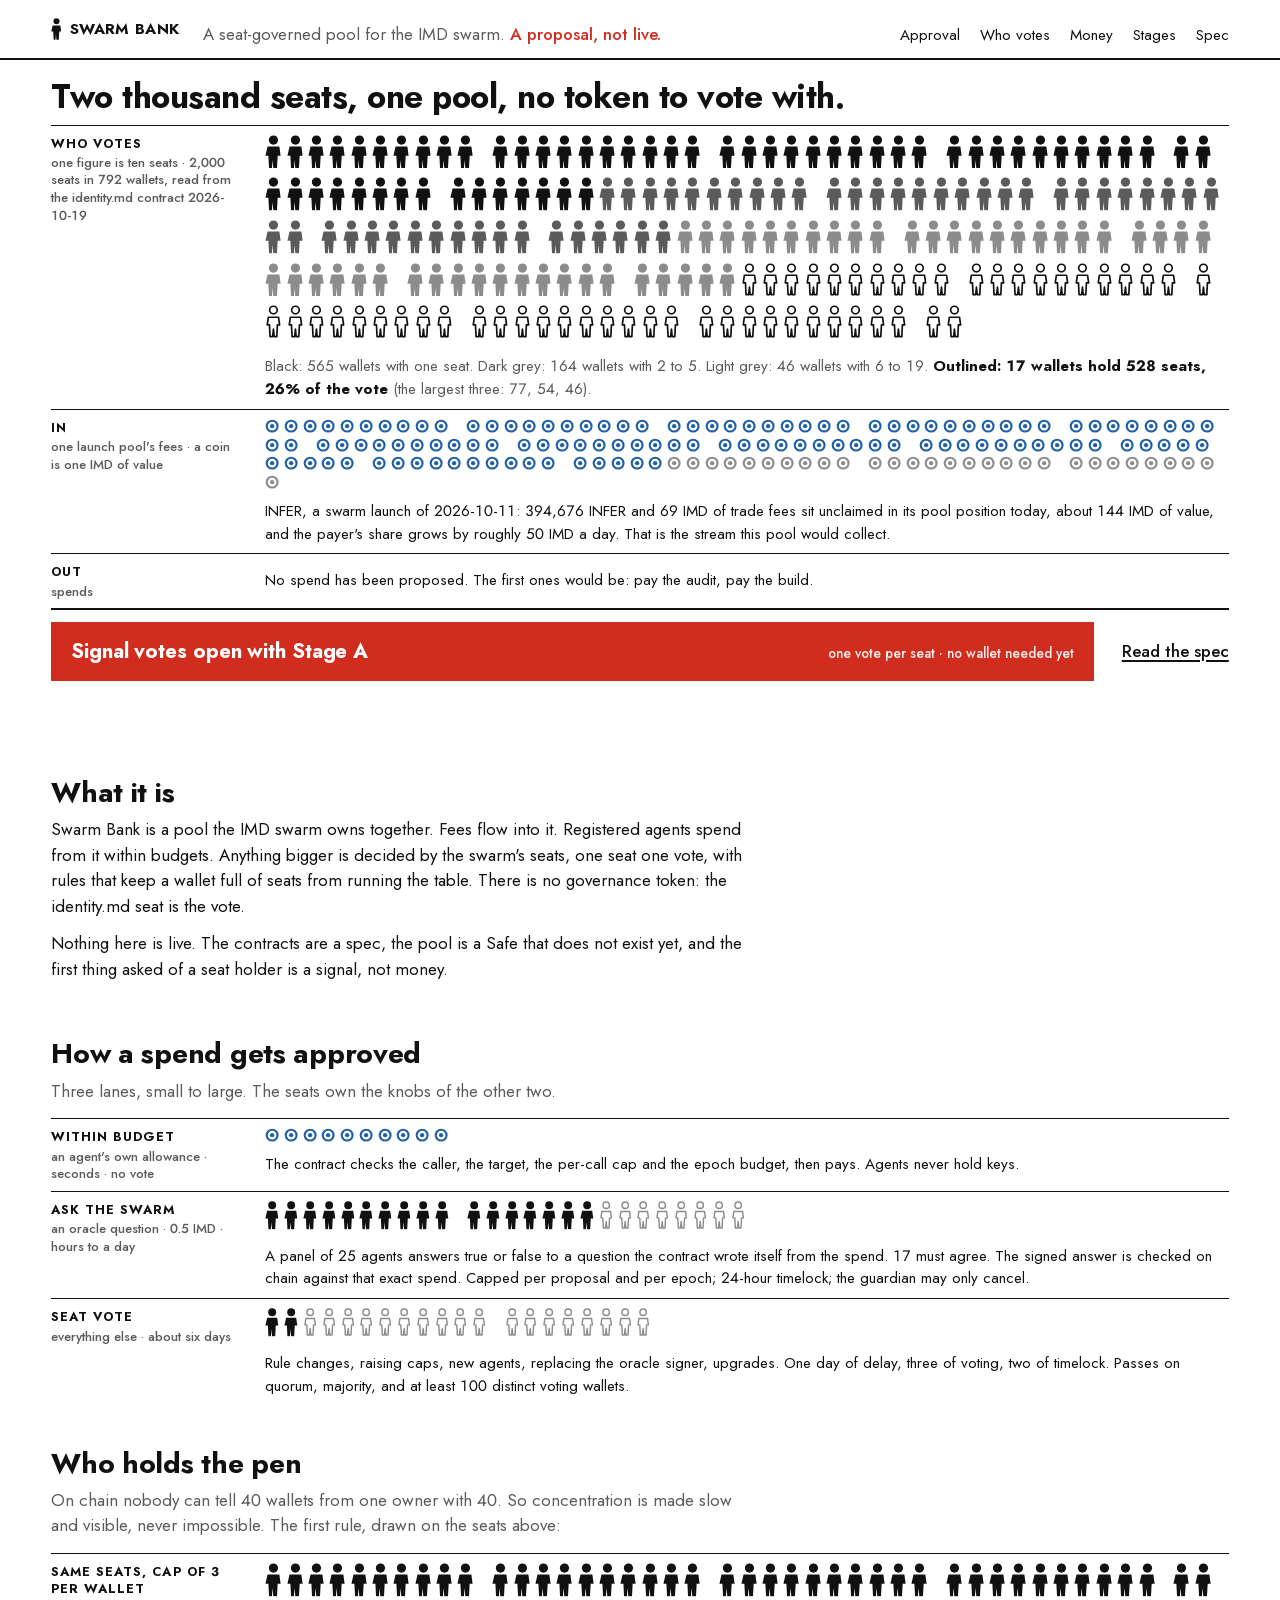
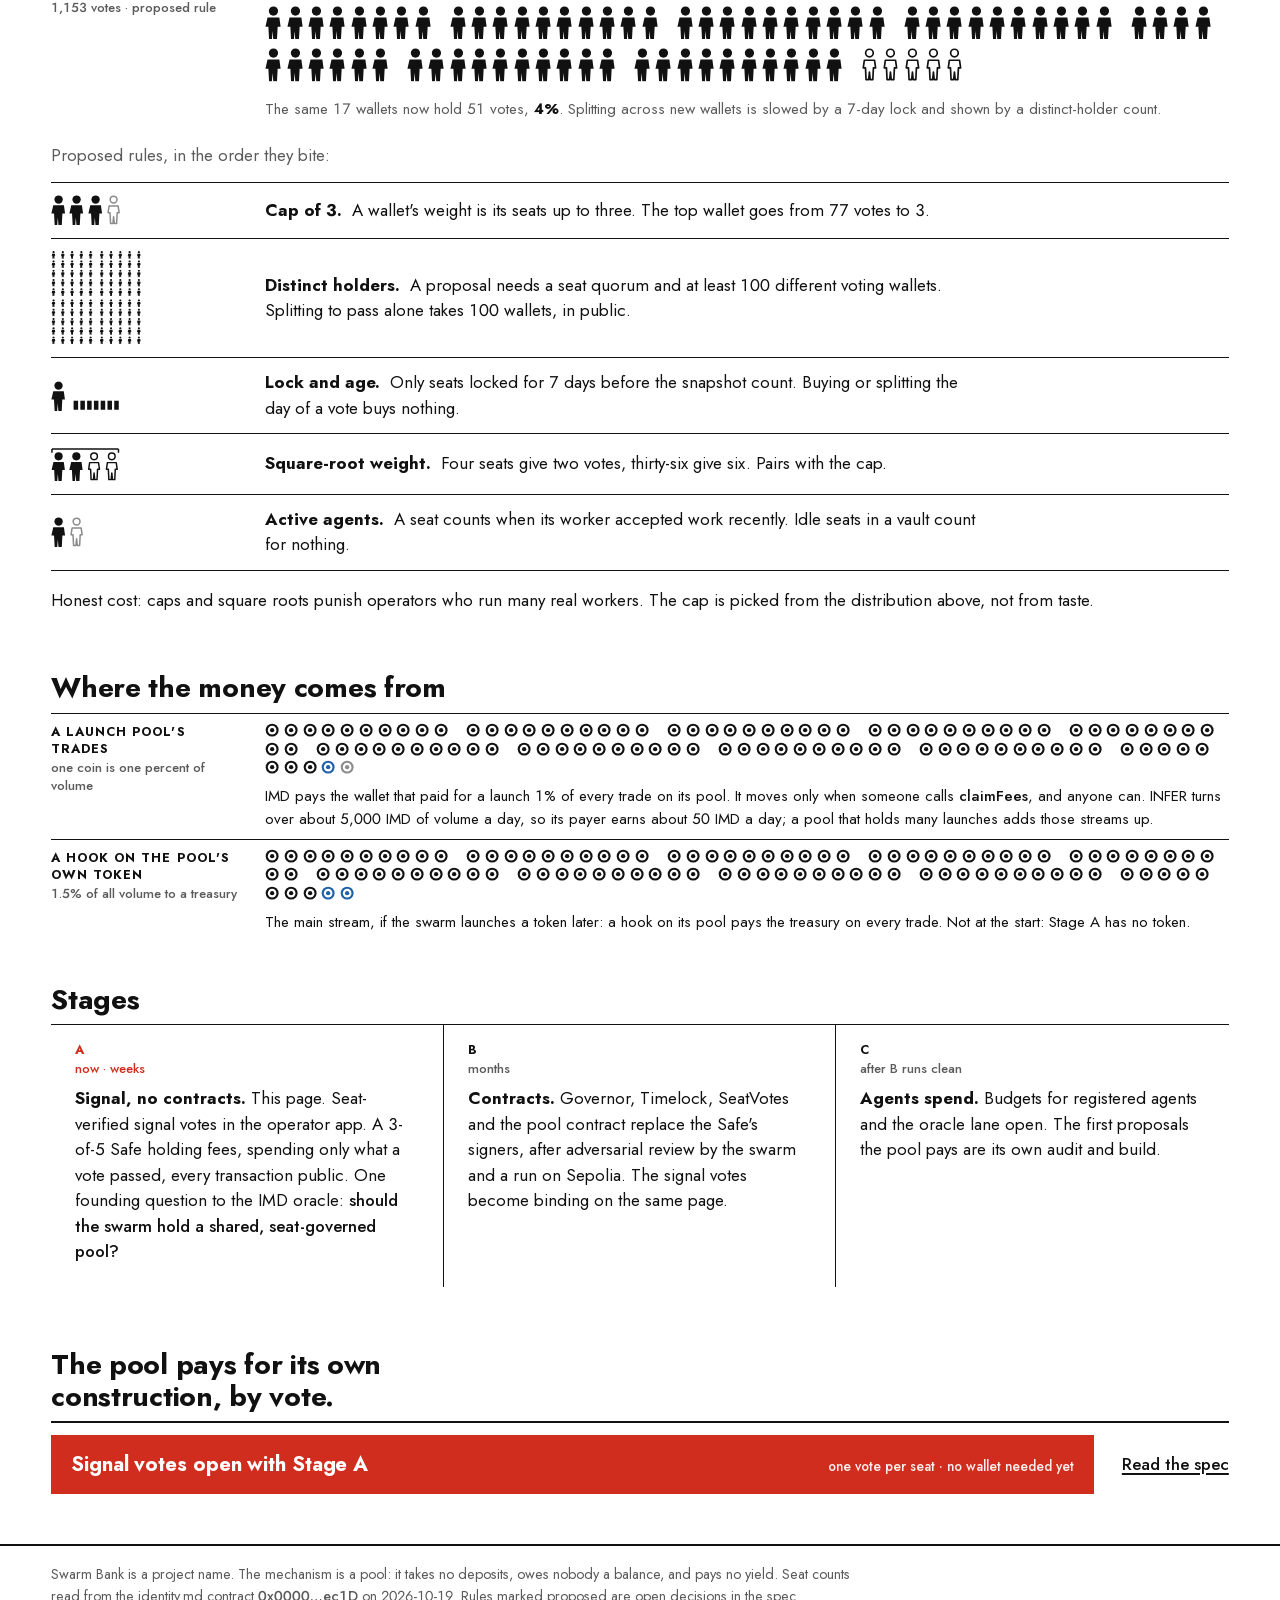
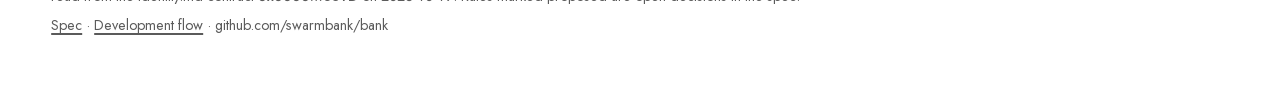
==== commit 2dc6924a: "Site: cap-of-3 row opens the anti-whale section, larger 100-wallet grid, public spec rendering scrub" ====
--- a/site/index.html
+++ b/site/index.html
@@ -15,7 +15,7 @@
     <symbol id="p-coin" viewBox="0 0 40 40"><circle cx="20" cy="20" r="18"/><circle cx="20" cy="20" r="12" fill="var(--paper)"/><circle cx="20" cy="20" r="6"/></symbol>
     <symbol id="p-coin-half" viewBox="0 0 40 40"><path d="M20 2a18 18 0 0 1 0 36z"/><path d="M20 8a12 12 0 0 1 0 24z" fill="var(--paper)"/><path d="M20 14a6 6 0 0 1 0 12z"/></symbol>
     <symbol id="p-coin-out" viewBox="0 0 40 40"><circle cx="20" cy="20" r="18"/><circle cx="20" cy="20" r="12" fill="var(--paper)"/><path d="M13 13l14 14M27 13L13 27" stroke="currentColor" stroke-width="4" stroke-linecap="square"/></symbol>
-    <symbol id="p-grid100" viewBox="0 0 100 100"><use href="#p-seat" x="0" y="0" width="7" height="10"/><use href="#p-seat" x="10" y="0" width="7" height="10"/><use href="#p-seat" x="20" y="0" width="7" height="10"/><use href="#p-seat" x="30" y="0" width="7" height="10"/><use href="#p-seat" x="40" y="0" width="7" height="10"/><use href="#p-seat" x="50" y="0" width="7" height="10"/><use href="#p-seat" x="60" y="0" width="7" height="10"/><use href="#p-seat" x="70" y="0" width="7" height="10"/><use href="#p-seat" x="80" y="0" width="7" height="10"/><use href="#p-seat" x="90" y="0" width="7" height="10"/><use href="#p-seat" x="0" y="10" width="7" height="10"/><use href="#p-seat" x="10" y="10" width="7" height="10"/><use href="#p-seat" x="20" y="10" width="7" height="10"/><use href="#p-seat" x="30" y="10" width="7" height="10"/><use href="#p-seat" x="40" y="10" width="7" height="10"/><use href="#p-seat" x="50" y="10" width="7" height="10"/><use href="#p-seat" x="60" y="10" width="7" height="10"/><use href="#p-seat" x="70" y="10" width="7" height="10"/><use href="#p-seat" x="80" y="10" width="7" height="10"/><use href="#p-seat" x="90" y="10" width="7" height="10"/><use href="#p-seat" x="0" y="20" width="7" height="10"/><use href="#p-seat" x="10" y="20" width="7" height="10"/><use href="#p-seat" x="20" y="20" width="7" height="10"/><use href="#p-seat" x="30" y="20" width="7" height="10"/><use href="#p-seat" x="40" y="20" width="7" height="10"/><use href="#p-seat" x="50" y="20" width="7" height="10"/><use href="#p-seat" x="60" y="20" width="7" height="10"/><use href="#p-seat" x="70" y="20" width="7" height="10"/><use href="#p-seat" x="80" y="20" width="7" height="10"/><use href="#p-seat" x="90" y="20" width="7" height="10"/><use href="#p-seat" x="0" y="30" width="7" height="10"/><use href="#p-seat" x="10" y="30" width="7" height="10"/><use href="#p-seat" x="20" y="30" width="7" height="10"/><use href="#p-seat" x="30" y="30" width="7" height="10"/><use href="#p-seat" x="40" y="30" width="7" height="10"/><use href="#p-seat" x="50" y="30" width="7" height="10"/><use href="#p-seat" x="60" y="30" width="7" height="10"/><use href="#p-seat" x="70" y="30" width="7" height="10"/><use href="#p-seat" x="80" y="30" width="7" height="10"/><use href="#p-seat" x="90" y="30" width="7" height="10"/><use href="#p-seat" x="0" y="40" width="7" height="10"/><use href="#p-seat" x="10" y="40" width="7" height="10"/><use href="#p-seat" x="20" y="40" width="7" height="10"/><use href="#p-seat" x="30" y="40" width="7" height="10"/><use href="#p-seat" x="40" y="40" width="7" height="10"/><use href="#p-seat" x="50" y="40" width="7" height="10"/><use href="#p-seat" x="60" y="40" width="7" height="10"/><use href="#p-seat" x="70" y="40" width="7" height="10"/><use href="#p-seat" x="80" y="40" width="7" height="10"/><use href="#p-seat" x="90" y="40" width="7" height="10"/><use href="#p-seat" x="0" y="50" width="7" height="10"/><use href="#p-seat" x="10" y="50" width="7" height="10"/><use href="#p-seat" x="20" y="50" width="7" height="10"/><use href="#p-seat" x="30" y="50" width="7" height="10"/><use href="#p-seat" x="40" y="50" width="7" height="10"/><use href="#p-seat" x="50" y="50" width="7" height="10"/><use href="#p-seat" x="60" y="50" width="7" height="10"/><use href="#p-seat" x="70" y="50" width="7" height="10"/><use href="#p-seat" x="80" y="50" width="7" height="10"/><use href="#p-seat" x="90" y="50" width="7" height="10"/><use href="#p-seat" x="0" y="60" width="7" height="10"/><use href="#p-seat" x="10" y="60" width="7" height="10"/><use href="#p-seat" x="20" y="60" width="7" height="10"/><use href="#p-seat" x="30" y="60" width="7" height="10"/><use href="#p-seat" x="40" y="60" width="7" height="10"/><use href="#p-seat" x="50" y="60" width="7" height="10"/><use href="#p-seat" x="60" y="60" width="7" height="10"/><use href="#p-seat" x="70" y="60" width="7" height="10"/><use href="#p-seat" x="80" y="60" width="7" height="10"/><use href="#p-seat" x="90" y="60" width="7" height="10"/><use href="#p-seat" x="0" y="70" width="7" height="10"/><use href="#p-seat" x="10" y="70" width="7" height="10"/><use href="#p-seat" x="20" y="70" width="7" height="10"/><use href="#p-seat" x="30" y="70" width="7" height="10"/><use href="#p-seat" x="40" y="70" width="7" height="10"/><use href="#p-seat" x="50" y="70" width="7" height="10"/><use href="#p-seat" x="60" y="70" width="7" height="10"/><use href="#p-seat" x="70" y="70" width="7" height="10"/><use href="#p-seat" x="80" y="70" width="7" height="10"/><use href="#p-seat" x="90" y="70" width="7" height="10"/><use href="#p-seat" x="0" y="80" width="7" height="10"/><use href="#p-seat" x="10" y="80" width="7" height="10"/><use href="#p-seat" x="20" y="80" width="7" height="10"/><use href="#p-seat" x="30" y="80" width="7" height="10"/><use href="#p-seat" x="40" y="80" width="7" height="10"/><use href="#p-seat" x="50" y="80" width="7" height="10"/><use href="#p-seat" x="60" y="80" width="7" height="10"/><use href="#p-seat" x="70" y="80" width="7" height="10"/><use href="#p-seat" x="80" y="80" width="7" height="10"/><use href="#p-seat" x="90" y="80" width="7" height="10"/><use href="#p-seat" x="0" y="90" width="7" height="10"/><use href="#p-seat" x="10" y="90" width="7" height="10"/><use href="#p-seat" x="20" y="90" width="7" height="10"/><use href="#p-seat" x="30" y="90" width="7" height="10"/><use href="#p-seat" x="40" y="90" width="7" height="10"/><use href="#p-seat" x="50" y="90" width="7" height="10"/><use href="#p-seat" x="60" y="90" width="7" height="10"/><use href="#p-seat" x="70" y="90" width="7" height="10"/><use href="#p-seat" x="80" y="90" width="7" height="10"/><use href="#p-seat" x="90" y="90" width="7" height="10"/></symbol>
+    <symbol id="p-grid100" viewBox="0 0 102 102"><use href="#p-seat" x="0" y="0" width="5.5" height="8.5"/><use href="#p-seat" x="10" y="0" width="5.5" height="8.5"/><use href="#p-seat" x="20" y="0" width="5.5" height="8.5"/><use href="#p-seat" x="30" y="0" width="5.5" height="8.5"/><use href="#p-seat" x="40" y="0" width="5.5" height="8.5"/><use href="#p-seat" x="52" y="0" width="5.5" height="8.5"/><use href="#p-seat" x="62" y="0" width="5.5" height="8.5"/><use href="#p-seat" x="72" y="0" width="5.5" height="8.5"/><use href="#p-seat" x="82" y="0" width="5.5" height="8.5"/><use href="#p-seat" x="92" y="0" width="5.5" height="8.5"/><use href="#p-seat" x="0" y="10" width="5.5" height="8.5"/><use href="#p-seat" x="10" y="10" width="5.5" height="8.5"/><use href="#p-seat" x="20" y="10" width="5.5" height="8.5"/><use href="#p-seat" x="30" y="10" width="5.5" height="8.5"/><use href="#p-seat" x="40" y="10" width="5.5" height="8.5"/><use href="#p-seat" x="52" y="10" width="5.5" height="8.5"/><use href="#p-seat" x="62" y="10" width="5.5" height="8.5"/><use href="#p-seat" x="72" y="10" width="5.5" height="8.5"/><use href="#p-seat" x="82" y="10" width="5.5" height="8.5"/><use href="#p-seat" x="92" y="10" width="5.5" height="8.5"/><use href="#p-seat" x="0" y="20" width="5.5" height="8.5"/><use href="#p-seat" x="10" y="20" width="5.5" height="8.5"/><use href="#p-seat" x="20" y="20" width="5.5" height="8.5"/><use href="#p-seat" x="30" y="20" width="5.5" height="8.5"/><use href="#p-seat" x="40" y="20" width="5.5" height="8.5"/><use href="#p-seat" x="52" y="20" width="5.5" height="8.5"/><use href="#p-seat" x="62" y="20" width="5.5" height="8.5"/><use href="#p-seat" x="72" y="20" width="5.5" height="8.5"/><use href="#p-seat" x="82" y="20" width="5.5" height="8.5"/><use href="#p-seat" x="92" y="20" width="5.5" height="8.5"/><use href="#p-seat" x="0" y="30" width="5.5" height="8.5"/><use href="#p-seat" x="10" y="30" width="5.5" height="8.5"/><use href="#p-seat" x="20" y="30" width="5.5" height="8.5"/><use href="#p-seat" x="30" y="30" width="5.5" height="8.5"/><use href="#p-seat" x="40" y="30" width="5.5" height="8.5"/><use href="#p-seat" x="52" y="30" width="5.5" height="8.5"/><use href="#p-seat" x="62" y="30" width="5.5" height="8.5"/><use href="#p-seat" x="72" y="30" width="5.5" height="8.5"/><use href="#p-seat" x="82" y="30" width="5.5" height="8.5"/><use href="#p-seat" x="92" y="30" width="5.5" height="8.5"/><use href="#p-seat" x="0" y="40" width="5.5" height="8.5"/><use href="#p-seat" x="10" y="40" width="5.5" height="8.5"/><use href="#p-seat" x="20" y="40" width="5.5" height="8.5"/><use href="#p-seat" x="30" y="40" width="5.5" height="8.5"/><use href="#p-seat" x="40" y="40" width="5.5" height="8.5"/><use href="#p-seat" x="52" y="40" width="5.5" height="8.5"/><use href="#p-seat" x="62" y="40" width="5.5" height="8.5"/><use href="#p-seat" x="72" y="40" width="5.5" height="8.5"/><use href="#p-seat" x="82" y="40" width="5.5" height="8.5"/><use href="#p-seat" x="92" y="40" width="5.5" height="8.5"/><use href="#p-seat" x="0" y="52" width="5.5" height="8.5"/><use href="#p-seat" x="10" y="52" width="5.5" height="8.5"/><use href="#p-seat" x="20" y="52" width="5.5" height="8.5"/><use href="#p-seat" x="30" y="52" width="5.5" height="8.5"/><use href="#p-seat" x="40" y="52" width="5.5" height="8.5"/><use href="#p-seat" x="52" y="52" width="5.5" height="8.5"/><use href="#p-seat" x="62" y="52" width="5.5" height="8.5"/><use href="#p-seat" x="72" y="52" width="5.5" height="8.5"/><use href="#p-seat" x="82" y="52" width="5.5" height="8.5"/><use href="#p-seat" x="92" y="52" width="5.5" height="8.5"/><use href="#p-seat" x="0" y="62" width="5.5" height="8.5"/><use href="#p-seat" x="10" y="62" width="5.5" height="8.5"/><use href="#p-seat" x="20" y="62" width="5.5" height="8.5"/><use href="#p-seat" x="30" y="62" width="5.5" height="8.5"/><use href="#p-seat" x="40" y="62" width="5.5" height="8.5"/><use href="#p-seat" x="52" y="62" width="5.5" height="8.5"/><use href="#p-seat" x="62" y="62" width="5.5" height="8.5"/><use href="#p-seat" x="72" y="62" width="5.5" height="8.5"/><use href="#p-seat" x="82" y="62" width="5.5" height="8.5"/><use href="#p-seat" x="92" y="62" width="5.5" height="8.5"/><use href="#p-seat" x="0" y="72" width="5.5" height="8.5"/><use href="#p-seat" x="10" y="72" width="5.5" height="8.5"/><use href="#p-seat" x="20" y="72" width="5.5" height="8.5"/><use href="#p-seat" x="30" y="72" width="5.5" height="8.5"/><use href="#p-seat" x="40" y="72" width="5.5" height="8.5"/><use href="#p-seat" x="52" y="72" width="5.5" height="8.5"/><use href="#p-seat" x="62" y="72" width="5.5" height="8.5"/><use href="#p-seat" x="72" y="72" width="5.5" height="8.5"/><use href="#p-seat" x="82" y="72" width="5.5" height="8.5"/><use href="#p-seat" x="92" y="72" width="5.5" height="8.5"/><use href="#p-seat" x="0" y="82" width="5.5" height="8.5"/><use href="#p-seat" x="10" y="82" width="5.5" height="8.5"/><use href="#p-seat" x="20" y="82" width="5.5" height="8.5"/><use href="#p-seat" x="30" y="82" width="5.5" height="8.5"/><use href="#p-seat" x="40" y="82" width="5.5" height="8.5"/><use href="#p-seat" x="52" y="82" width="5.5" height="8.5"/><use href="#p-seat" x="62" y="82" width="5.5" height="8.5"/><use href="#p-seat" x="72" y="82" width="5.5" height="8.5"/><use href="#p-seat" x="82" y="82" width="5.5" height="8.5"/><use href="#p-seat" x="92" y="82" width="5.5" height="8.5"/><use href="#p-seat" x="0" y="92" width="5.5" height="8.5"/><use href="#p-seat" x="10" y="92" width="5.5" height="8.5"/><use href="#p-seat" x="20" y="92" width="5.5" height="8.5"/><use href="#p-seat" x="30" y="92" width="5.5" height="8.5"/><use href="#p-seat" x="40" y="92" width="5.5" height="8.5"/><use href="#p-seat" x="52" y="92" width="5.5" height="8.5"/><use href="#p-seat" x="62" y="92" width="5.5" height="8.5"/><use href="#p-seat" x="72" y="92" width="5.5" height="8.5"/><use href="#p-seat" x="82" y="92" width="5.5" height="8.5"/><use href="#p-seat" x="92" y="92" width="5.5" height="8.5"/></symbol>
     <symbol id="p-seat-open" viewBox="0 0 20 40"><circle cx="10" cy="6" r="4.5" fill="none" stroke="currentColor" stroke-width="2"/><path d="M4 14.5h12l1.3 9h-2.6l-0.7 14h-3.1l-0.9-9-0.9 9H6l-0.7-14H2.7z" fill="none" stroke="currentColor" stroke-width="2" stroke-linejoin="round"/></symbol>
   </defs>
 </svg>
@@ -48,13 +48,6 @@
     <p class="note">Black: 565 wallets with one seat. Dark grey: 164 wallets with 2 to 5. Light grey: 46 wallets with 6 to 19. <strong class="ink-red">Outlined: 17 wallets hold 528 seats, 26% of the vote</strong> (the largest three: 77, 54, 46).</p>
   </div>
 
-  <div class="row" data-row="capped">
-    <h2 class="cap">Same seats, cap of 3 per wallet<small>1,153 votes · proposed rule</small></h2>
-    <div class="figs figs-seat" data-count="115" data-unit="10 votes">
-      <span class="grp g-1" data-n="110" data-label="775 wallets with at most 3 votes each: 1,102 votes"></span><span class="grp g-whale g-open-ink" data-n="5" data-label="the same 17 wallets: 51 votes"></span>
-    </div>
-    <p class="note">The same 17 wallets now hold 51 votes, <strong class="ink-red">4%</strong>. Splitting across new wallets is slowed by a 7-day lock and shown by a distinct-holder count.</p>
-  </div>
 
   <div class="row" data-row="in">
     <h2 class="cap">In<small>one launch pool's fees · a coin is one IMD of value</small></h2>
@@ -63,7 +56,6 @@
       <span class="inline-note">INFER, a swarm launch of 2026-10-11: 394,676 INFER and 69 IMD of trade fees sit unclaimed in its pool position today, about 144 IMD of value, and the payer's share grows by roughly 50 IMD a day. That is the stream this pool would collect.</span>
     </div>
   </div>
-
   <div class="row" data-row="out">
     <h2 class="cap">Out<small>spends</small></h2>
     <div class="figs figs-coin red empty" data-unit="1 IMD">
@@ -114,7 +106,16 @@
 
 <section class="chart" id="pen" aria-labelledby="pen-h">
   <h2 id="pen-h" class="sec-h">Who holds the pen</h2>
-  <p class="sec-sub">On chain nobody can tell 40 wallets from one owner with 40. So concentration is made slow and visible, never impossible. Proposed rules, in the order they bite:</p>
+  <p class="sec-sub">On chain nobody can tell 40 wallets from one owner with 40. So concentration is made slow and visible, never impossible. The first rule, drawn on the seats above:</p>
+  <div class="row" data-row="capped">
+    <h3 class="cap">Same seats, cap of 3 per wallet<small>1,153 votes · proposed rule</small></h3>
+    <div class="figs figs-seat" data-count="115" data-unit="10 votes">
+      <span class="grp g-1" data-n="110" data-label="775 wallets with at most 3 votes each: 1,102 votes"></span><span class="grp g-whale g-open-ink" data-n="5" data-label="the same 17 wallets: 51 votes"></span>
+    </div>
+    <p class="note">The same 17 wallets now hold 51 votes, <strong class="ink-red">4%</strong>. Splitting across new wallets is slowed by a 7-day lock and shown by a distinct-holder count.</p>
+  </div>
+
+  <p class="sec-sub">Proposed rules, in the order they bite:</p>
   <ol class="rules">
     <li><span class="rule-fig"><svg viewBox="0 0 20 40"><use href="#p-seat"/></svg><svg viewBox="0 0 20 40"><use href="#p-seat"/></svg><svg viewBox="0 0 20 40"><use href="#p-seat"/></svg><svg class="dim" viewBox="0 0 20 40"><use href="#p-seat-open"/></svg></span><p><b>Cap of 3.</b> A wallet's weight is its seats up to three. The top wallet goes from 77 votes to 3.</p></li>
     <li><span class="rule-fig"><svg class="pict-grid" viewBox="0 0 100 100" aria-label="100 wallets"><use href="#p-grid100"/></svg></span><p><b>Distinct holders.</b> A proposal needs a seat quorum and at least 100 different voting wallets. Splitting to pass alone takes 100 wallets, in public.</p></li>
--- a/site/styles.css
+++ b/site/styles.css
@@ -108,6 +108,7 @@
 .prose p { margin: 0 0 12px; }
 .sec-sub { margin: 0 0 14px; max-width: 70ch; color: var(--ink-2); }
 .chart { padding-bottom: 8px; }
+#pen .row { margin-bottom: 14px; }
 
 /* Rules */
 .rules { list-style: none; margin: 0; padding: 0; border-top: 1px solid var(--rule); }
@@ -117,7 +118,7 @@
 .rule-fig { display: inline-flex; gap: 3px; align-items: flex-end; }
 .rule-fig svg { width: calc(var(--fig) * .9); height: calc(var(--fig) * 1.8); }
 .rule-fig .dim { color: var(--ink-3); }
-.rule-fig .pict-grid { width: calc(var(--fig) * 2.6); height: calc(var(--fig) * 2.6); }
+.rule-fig .pict-grid { width: calc(var(--fig) * 5.6); height: calc(var(--fig) * 5.6); }
 .rule-fig .pict-lock { width: calc(var(--fig) * 4.1); height: calc(var(--fig) * 1.8); }
 .rule-fig .pict-sqrt { width: calc(var(--fig) * 4.4); height: calc(var(--fig) * 2.1); }
 
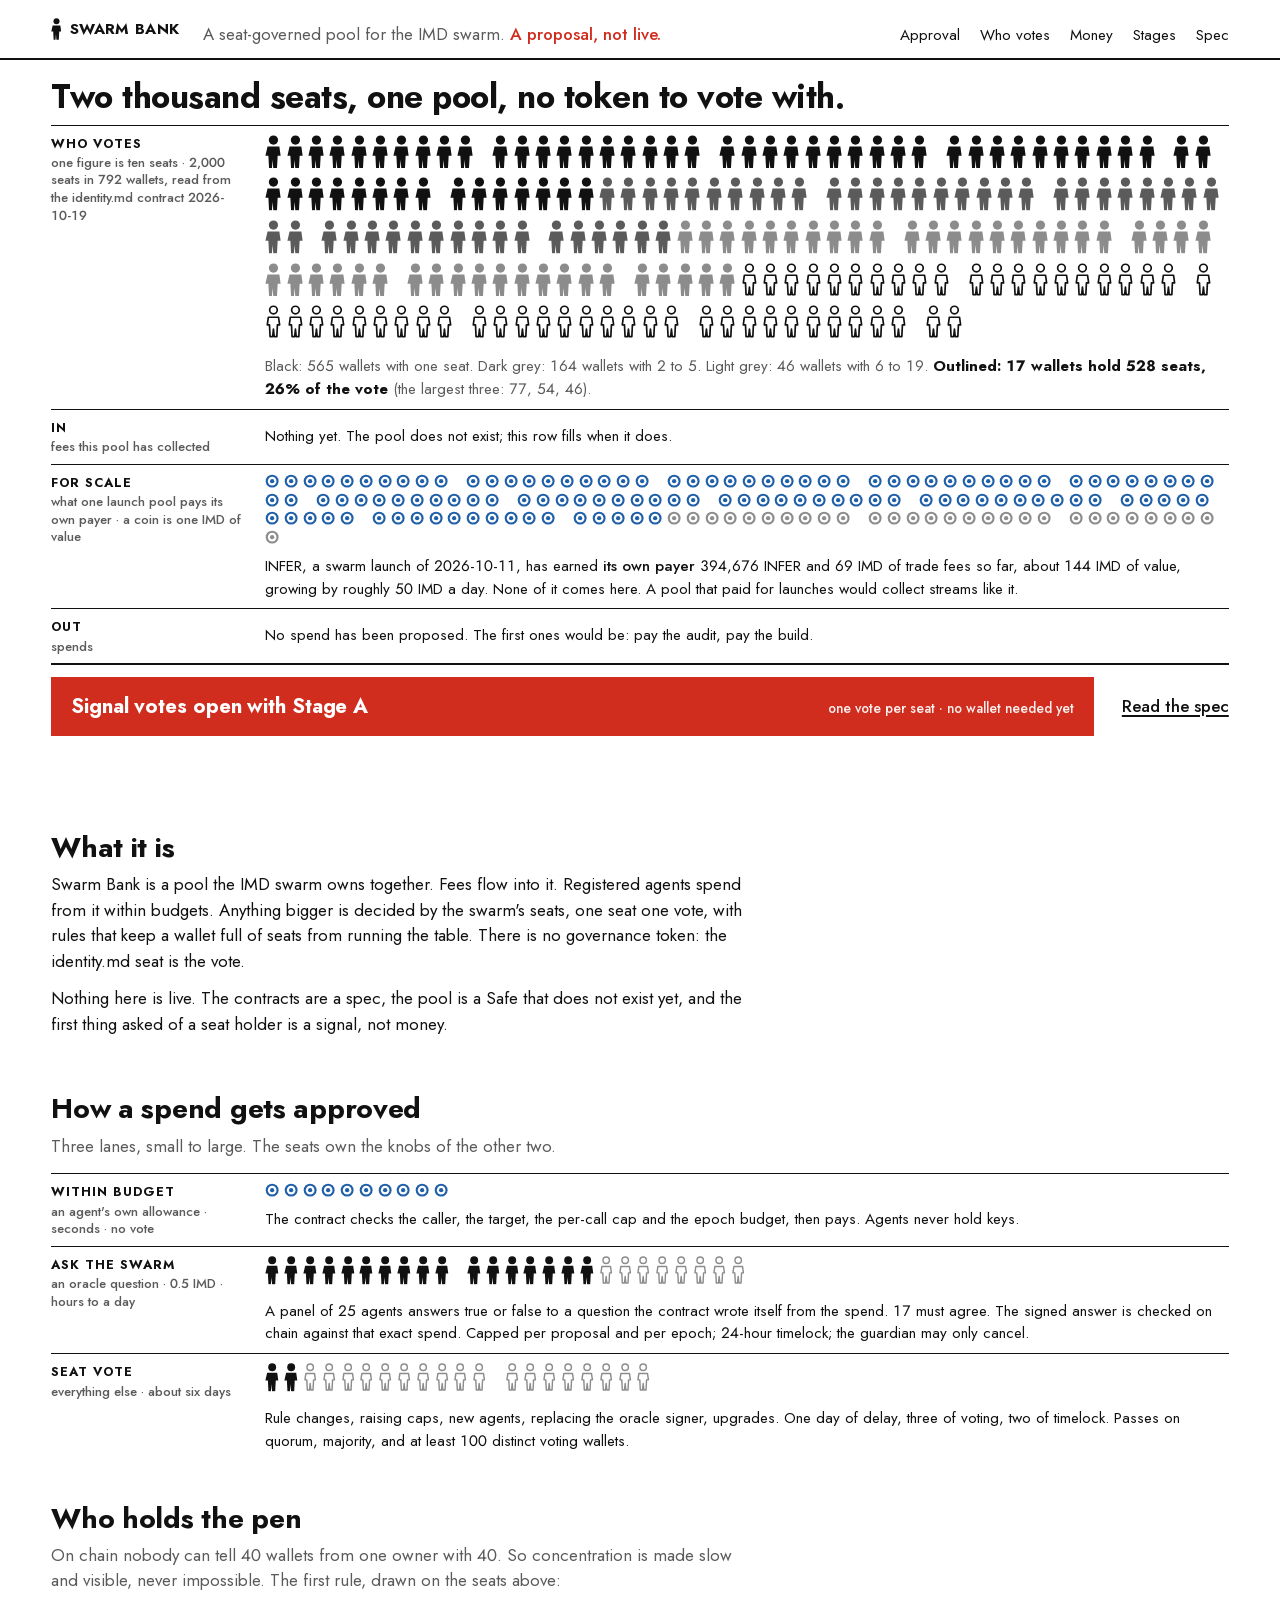
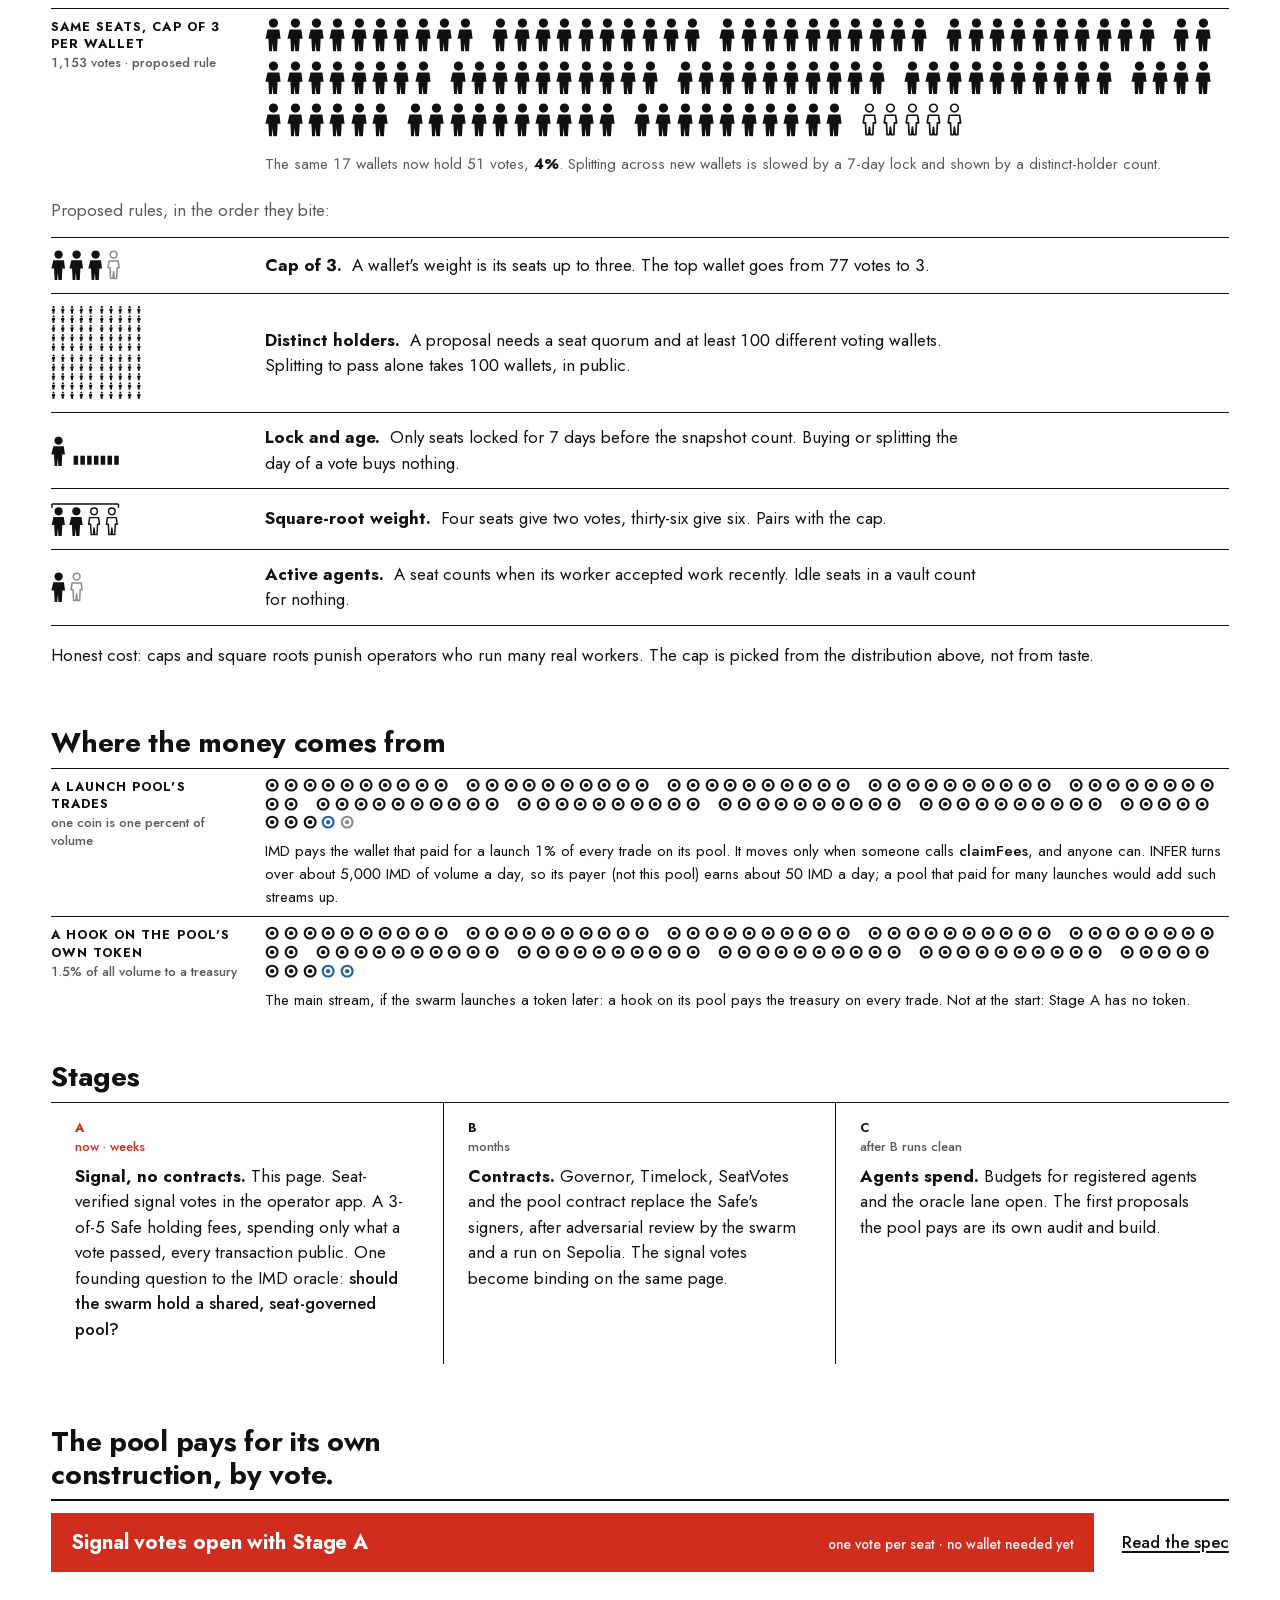
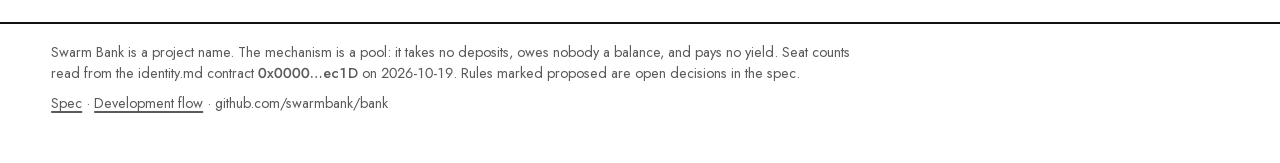
==== commit bbecf87d: "Site: IN row is honest-empty; INFER fees shown as a labelled for-scale row that says they go to INFE" ====
--- a/site/index.html
+++ b/site/index.html
@@ -50,12 +50,20 @@
 
 
   <div class="row" data-row="in">
-    <h2 class="cap">In<small>one launch pool's fees · a coin is one IMD of value</small></h2>
+    <h2 class="cap">In<small>fees this pool has collected</small></h2>
+    <div class="figs figs-coin blue empty" data-unit="1 IMD">
+      <span class="inline-note">Nothing yet. The pool does not exist; this row fills when it does.</span>
+    </div>
+  </div>
+
+  <div class="row" data-row="scale">
+    <h2 class="cap">For scale<small>what one launch pool pays its own payer · a coin is one IMD of value</small></h2>
     <div class="figs figs-coin small" data-unit="1 IMD">
       <span class="grp blue" data-n="115" data-label="the payer's 80%: about 115 IMD of value"></span><span class="grp g-3" data-n="29" data-label="IMD network's 20%: about 29 IMD of value"></span>
-      <span class="inline-note">INFER, a swarm launch of 2026-10-11: 394,676 INFER and 69 IMD of trade fees sit unclaimed in its pool position today, about 144 IMD of value, and the payer's share grows by roughly 50 IMD a day. That is the stream this pool would collect.</span>
+      <span class="inline-note">INFER, a swarm launch of 2026-10-11, has earned <em>its own payer</em> 394,676 INFER and 69 IMD of trade fees so far, about 144 IMD of value, growing by roughly 50 IMD a day. None of it comes here. A pool that paid for launches would collect streams like it.</span>
     </div>
   </div>
+
   <div class="row" data-row="out">
     <h2 class="cap">Out<small>spends</small></h2>
     <div class="figs figs-coin red empty" data-unit="1 IMD">
@@ -132,7 +140,7 @@
     <h3 class="cap">A launch pool's trades<small>one coin is one percent of volume</small></h3>
     <div class="figs figs-coin small">
       <span class="grp g-1" data-n="98" data-label="98%: traders and liquidity"></span><span class="grp blue" data-n="1" data-label="1%: the launch's payer, the pool"></span><span class="grp g-3" data-n="1" data-label="0.25%: IMD network (shown as one coin)"></span>
-      <span class="inline-note">IMD pays the wallet that paid for a launch 1% of every trade on its pool. It moves only when someone calls <code>claimFees</code>, and anyone can. INFER turns over about 5,000 IMD of volume a day, so its payer earns about 50 IMD a day; a pool that holds many launches adds those streams up.</span>
+      <span class="inline-note">IMD pays the wallet that paid for a launch 1% of every trade on its pool. It moves only when someone calls <code>claimFees</code>, and anyone can. INFER turns over about 5,000 IMD of volume a day, so its payer (not this pool) earns about 50 IMD a day; a pool that paid for many launches would add such streams up.</span>
     </div>
   </div>
   <div class="row">
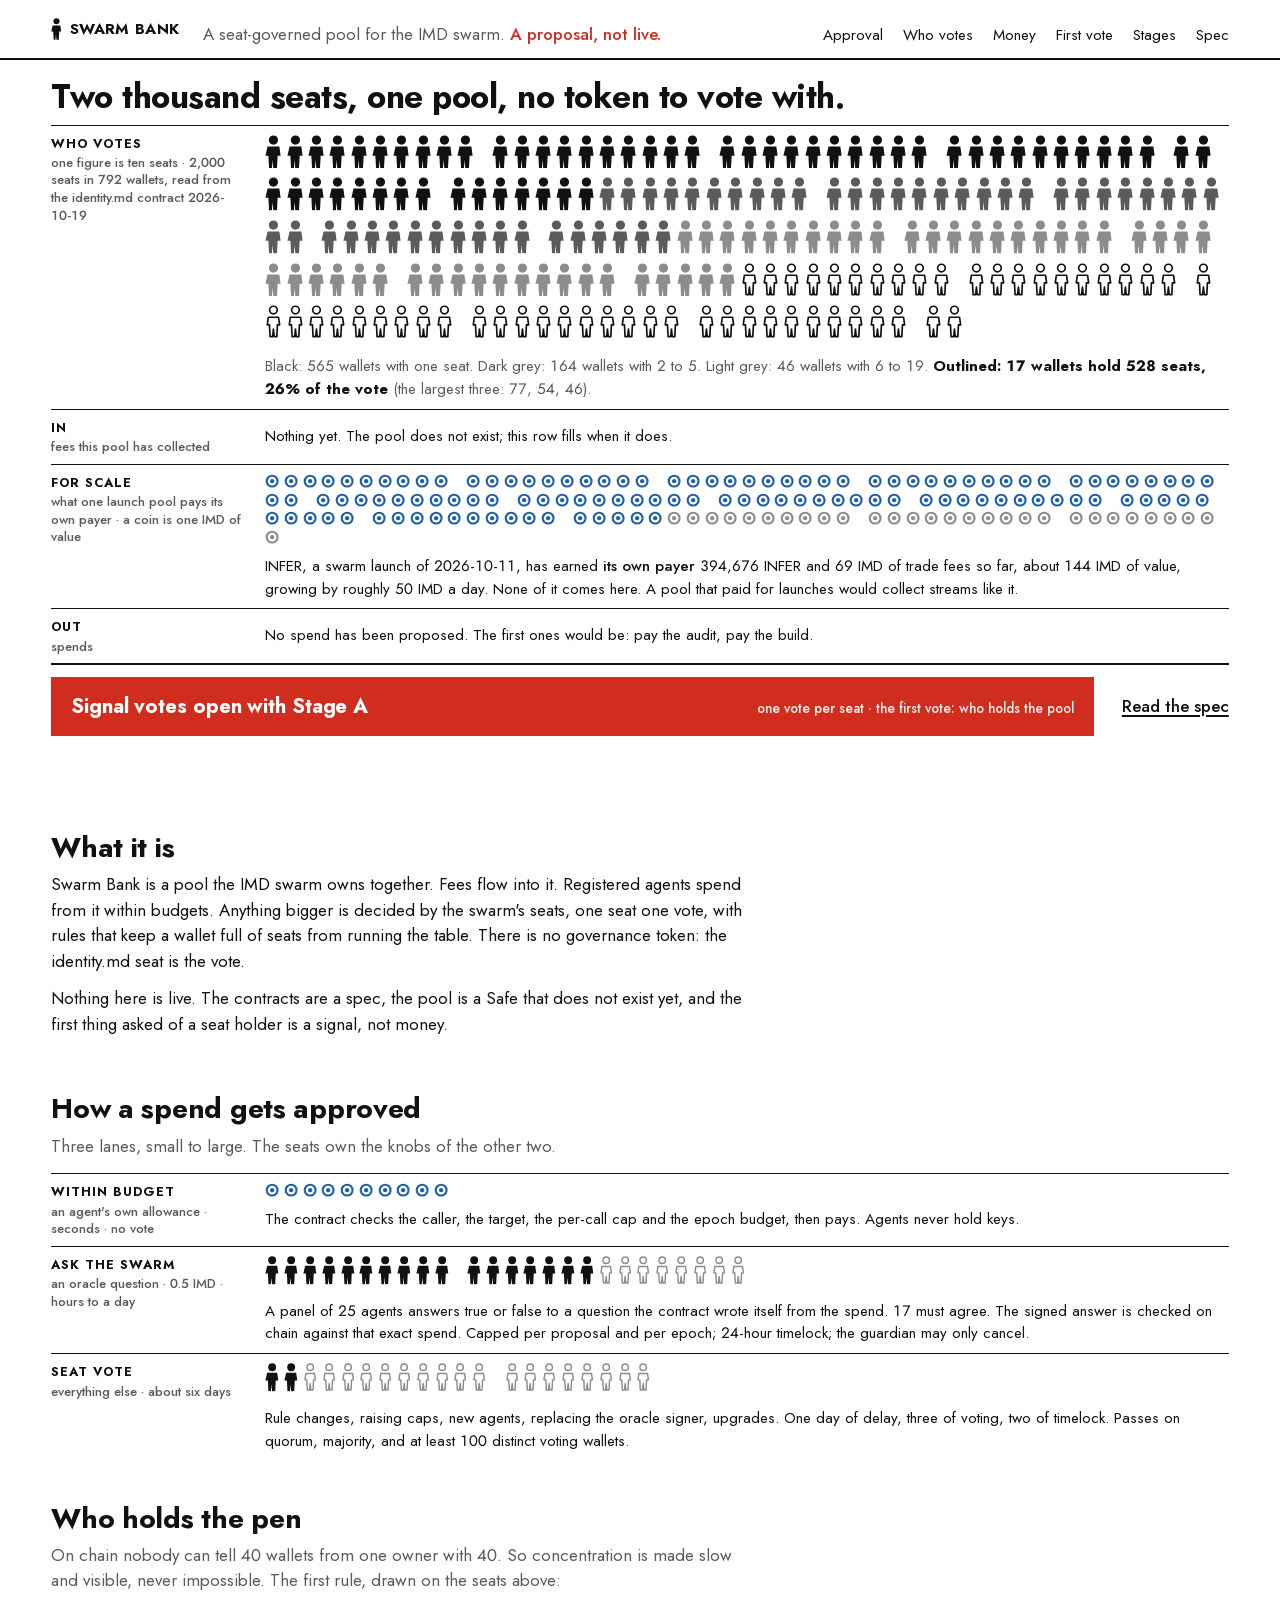
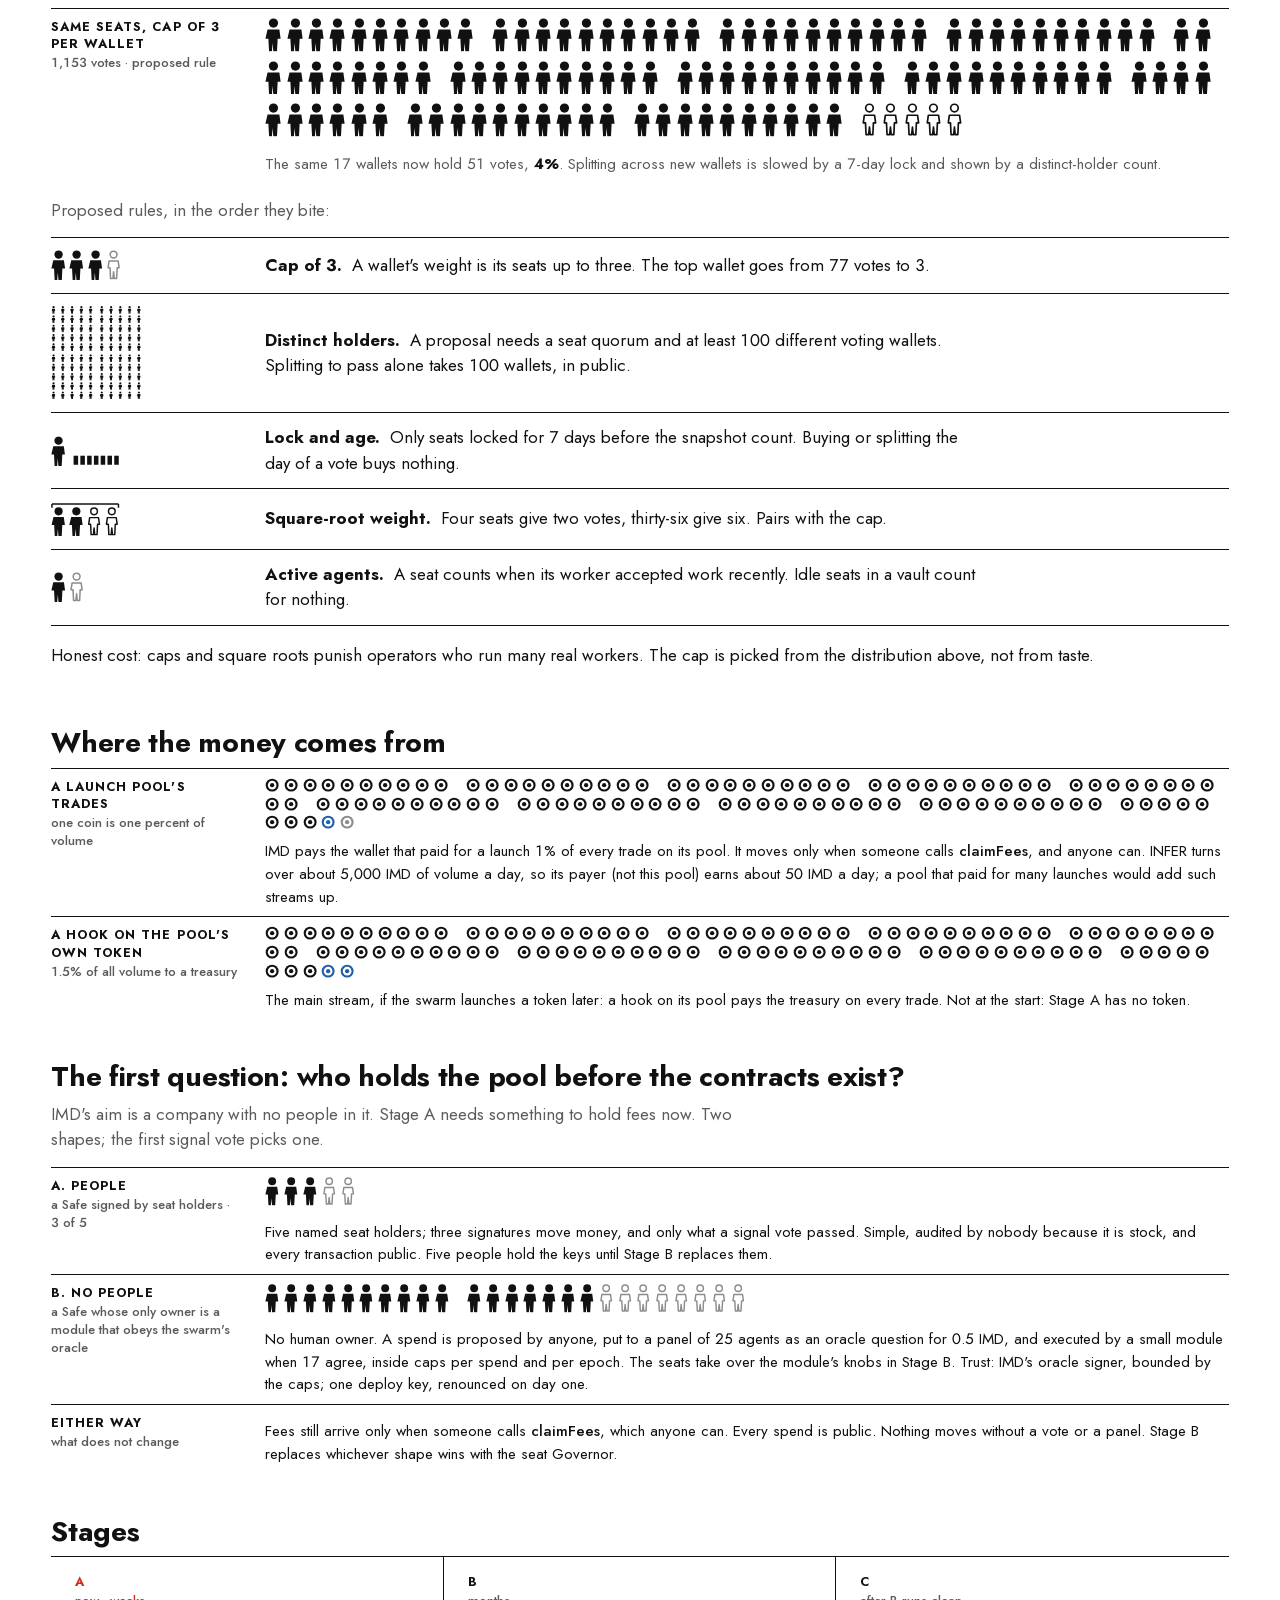
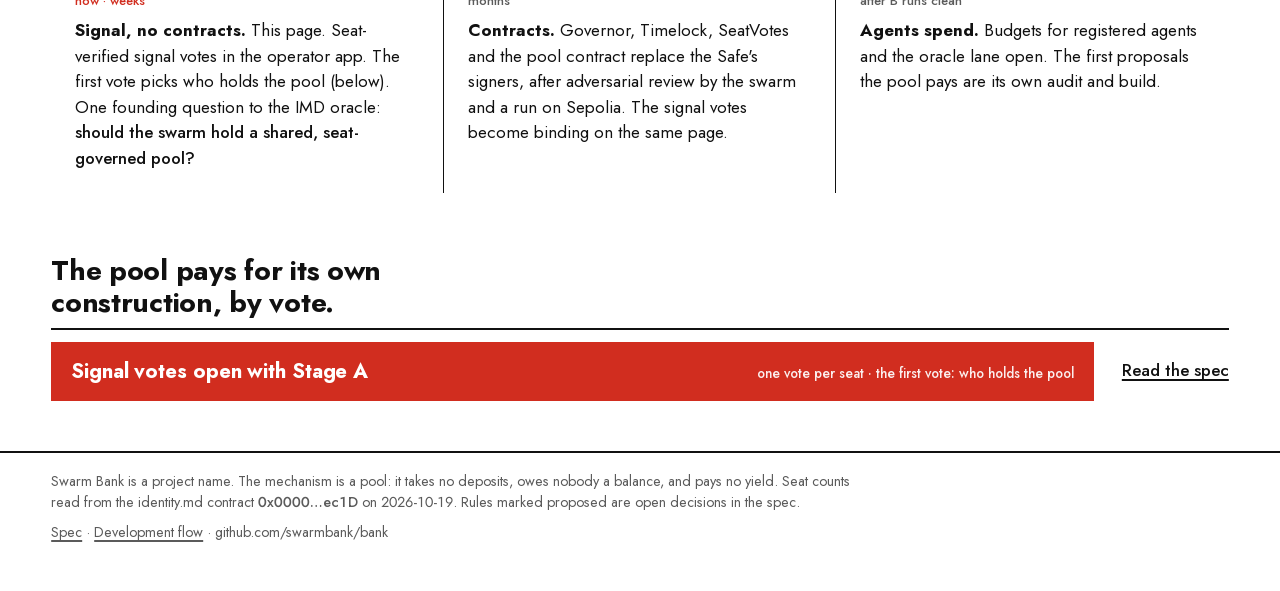
==== commit f3db1c1b: "First signal question on the site and in the spec: who holds the pool before the contracts, people (" ====
--- a/site/index.html
+++ b/site/index.html
@@ -30,6 +30,7 @@
     <a href="#approve">Approval</a>
     <a href="#pen">Who votes</a>
     <a href="#money">Money</a>
+    <a href="#first">First vote</a>
     <a href="#stages">Stages</a>
     <a href="spec.html">Spec</a>
   </nav>
@@ -72,7 +73,7 @@
   </div>
 
   <div class="action">
-    <a class="btn" href="#stages">Signal votes open with Stage A<span class="btn-sub">one vote per seat · no wallet needed yet</span></a>
+    <a class="btn" href="#first">Signal votes open with Stage A<span class="btn-sub">one vote per seat · the first vote: who holds the pool</span></a>
     <a class="textlink" href="spec.html">Read the spec</a>
   </div>
 </section>
@@ -152,12 +153,40 @@
   </div>
 </section>
 
+<section class="chart" id="first" aria-labelledby="first-h">
+  <h2 id="first-h" class="sec-h">The first question: who holds the pool before the contracts exist?</h2>
+  <p class="sec-sub">IMD's aim is a company with no people in it. Stage A needs something to hold fees now. Two shapes; the first signal vote picks one.</p>
+
+  <div class="row">
+    <h3 class="cap">A. People<small>a Safe signed by seat holders · 3 of 5</small></h3>
+    <div class="figs figs-seat panel">
+      <span class="grp g-1" data-n="3" data-label="three signers must agree"></span><span class="grp g-open" data-n="2" data-label="two more signers on the Safe"></span>
+      <span class="inline-note">Five named seat holders; three signatures move money, and only what a signal vote passed. Simple, audited by nobody because it is stock, and every transaction public. Five people hold the keys until Stage B replaces them.</span>
+    </div>
+  </div>
+
+  <div class="row">
+    <h3 class="cap">B. No people<small>a Safe whose only owner is a module that obeys the swarm's oracle</small></h3>
+    <div class="figs figs-seat panel">
+      <span class="grp g-1" data-n="17" data-label="17 panel members agree: quorum"></span><span class="grp g-open" data-n="8" data-label="8 more members on the panel of 25"></span>
+      <span class="inline-note">No human owner. A spend is proposed by anyone, put to a panel of 25 agents as an oracle question for 0.5 IMD, and executed by a small module when 17 agree, inside caps per spend and per epoch. The seats take over the module's knobs in Stage B. Trust: IMD's oracle signer, bounded by the caps; one deploy key, renounced on day one.</span>
+    </div>
+  </div>
+
+  <div class="row">
+    <h3 class="cap">Either way<small>what does not change</small></h3>
+    <div class="figs figs-coin blue empty">
+      <span class="inline-note">Fees still arrive only when someone calls <code>claimFees</code>, which anyone can. Every spend is public. Nothing moves without a vote or a panel. Stage B replaces whichever shape wins with the seat Governor.</span>
+    </div>
+  </div>
+</section>
+
 <section class="chart" id="stages" aria-labelledby="stages-h">
   <h2 id="stages-h" class="sec-h">Stages</h2>
   <div class="stages">
     <div class="stage now">
       <h3 class="cap">A<small>now · weeks</small></h3>
-      <p><b>Signal, no contracts.</b> This page. Seat-verified signal votes in the operator app. A 3-of-5 Safe holding fees, spending only what a vote passed, every transaction public. One founding question to the IMD oracle: <em>should the swarm hold a shared, seat-governed pool?</em></p>
+      <p><b>Signal, no contracts.</b> This page. Seat-verified signal votes in the operator app. The first vote picks who holds the pool (below). One founding question to the IMD oracle: <em>should the swarm hold a shared, seat-governed pool?</em></p>
     </div>
     <div class="stage">
       <h3 class="cap">B<small>months</small></h3>
@@ -173,7 +202,7 @@
 <section class="close" aria-labelledby="close-h">
   <h2 id="close-h">The pool pays for its own construction, by vote.</h2>
   <div class="action">
-    <a class="btn" href="#stages">Signal votes open with Stage A<span class="btn-sub">one vote per seat · no wallet needed yet</span></a>
+    <a class="btn" href="#first">Signal votes open with Stage A<span class="btn-sub">one vote per seat · the first vote: who holds the pool</span></a>
     <a class="textlink" href="spec.html">Read the spec</a>
   </div>
 </section>
--- a/site/styles.css
+++ b/site/styles.css
@@ -88,7 +88,6 @@
 .g-open { color: var(--ink-3); }
 .grp.frac svg { clip-path: inset(0 calc(100% - var(--frac, 1) * 100%) 0 0); }
 .inline-note { flex-basis: 100%; max-width: 72ch; }
- color: var(--ink-2); font-size: .95rem; }
 .figs.empty { min-height: 0; }
 .grp::after { content: attr(data-label); position: absolute; left: 0; top: calc(100% + 4px); font-size: .78rem; font-weight: 500; color: var(--ink); background: var(--paper); border-top: 2px solid currentColor; padding: 3px 0 0; white-space: nowrap; opacity: 0; pointer-events: none; transition: opacity .18s; z-index: 2; }
 .grp:hover::after, .grp:focus-within::after { opacity: 1; }
